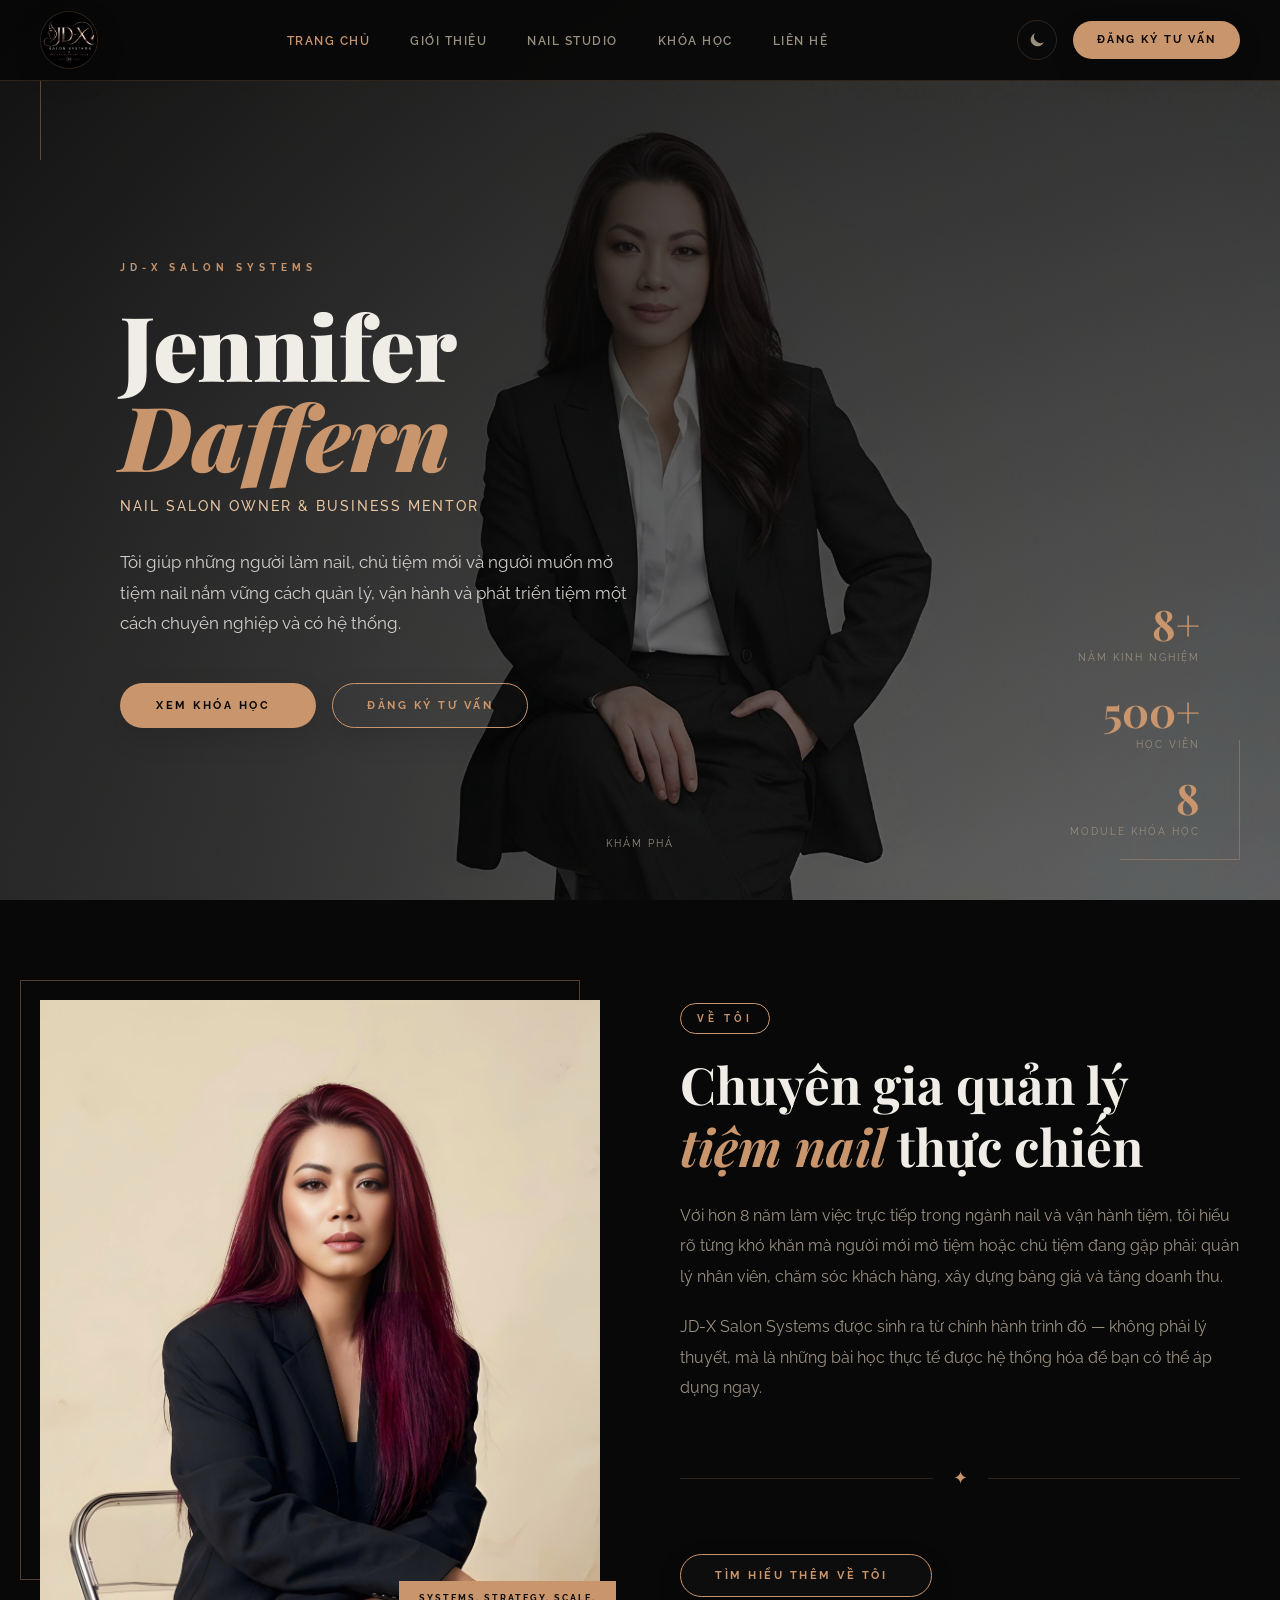
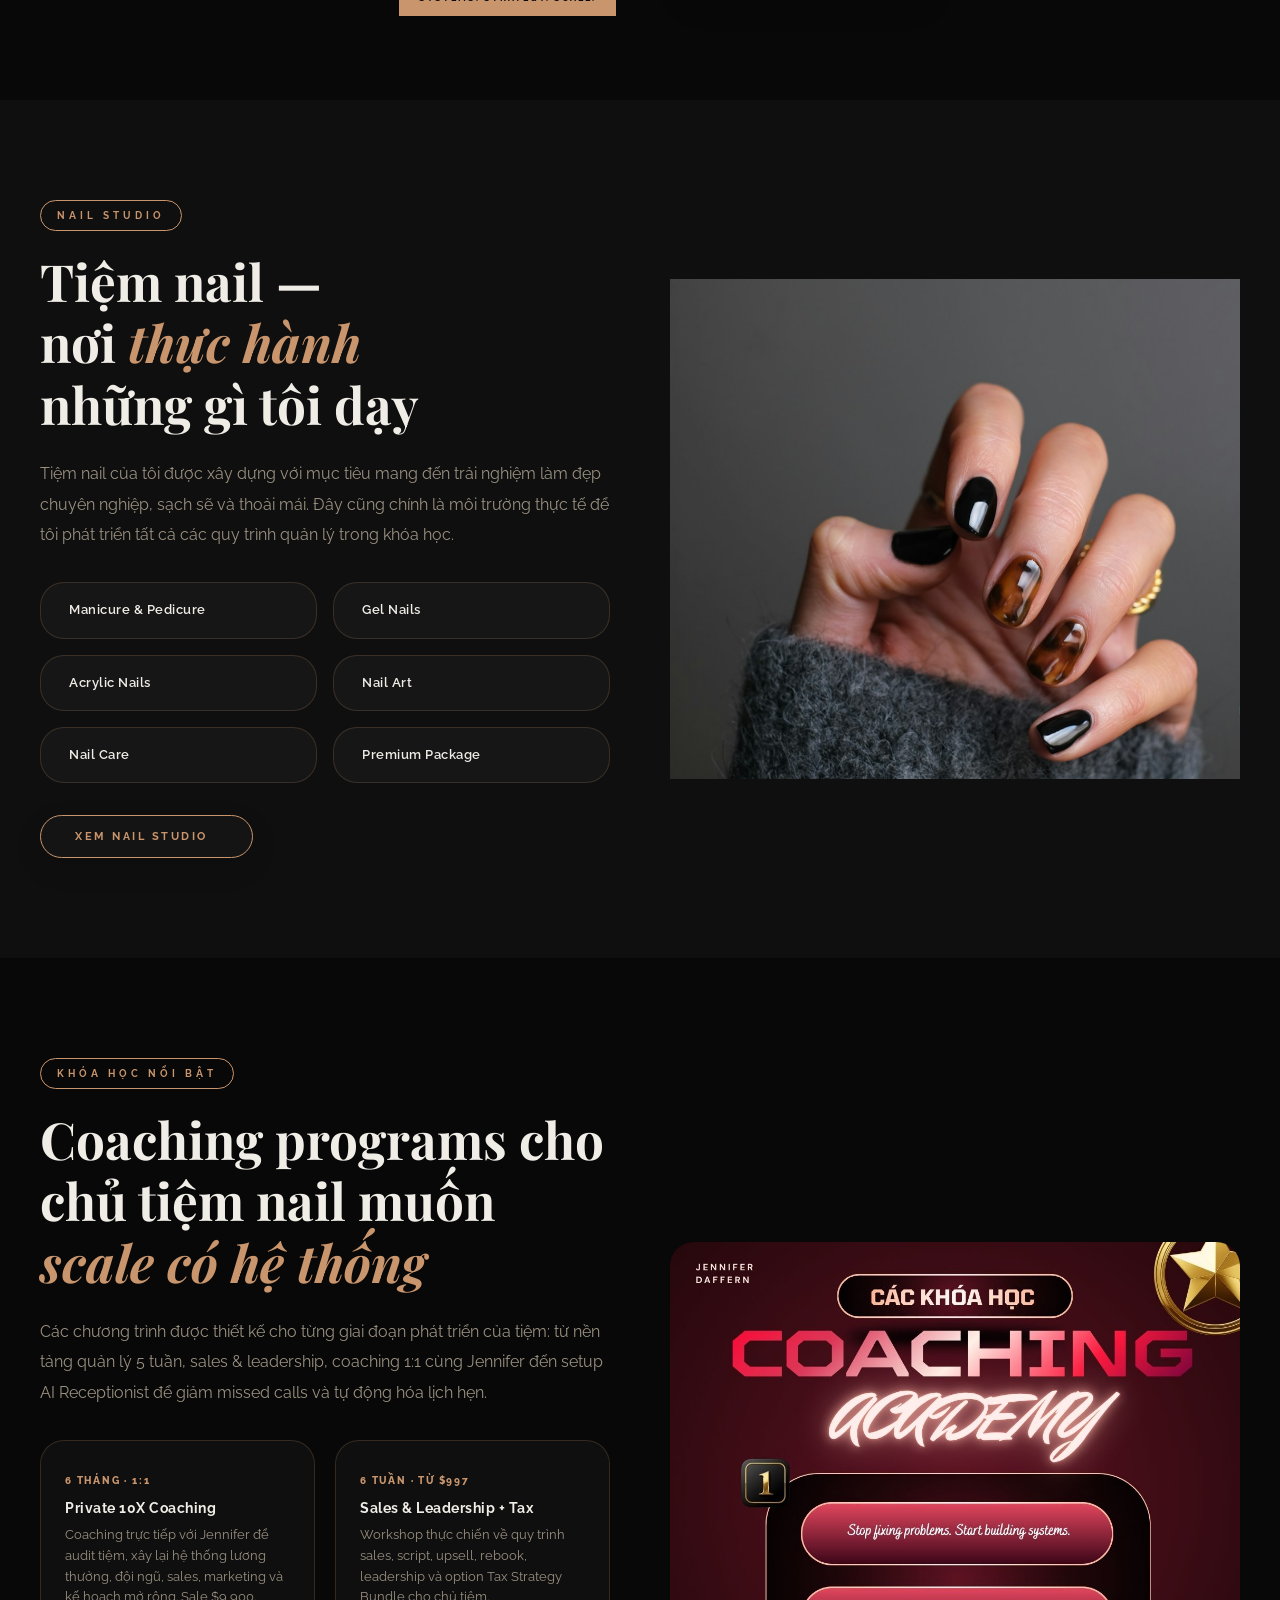
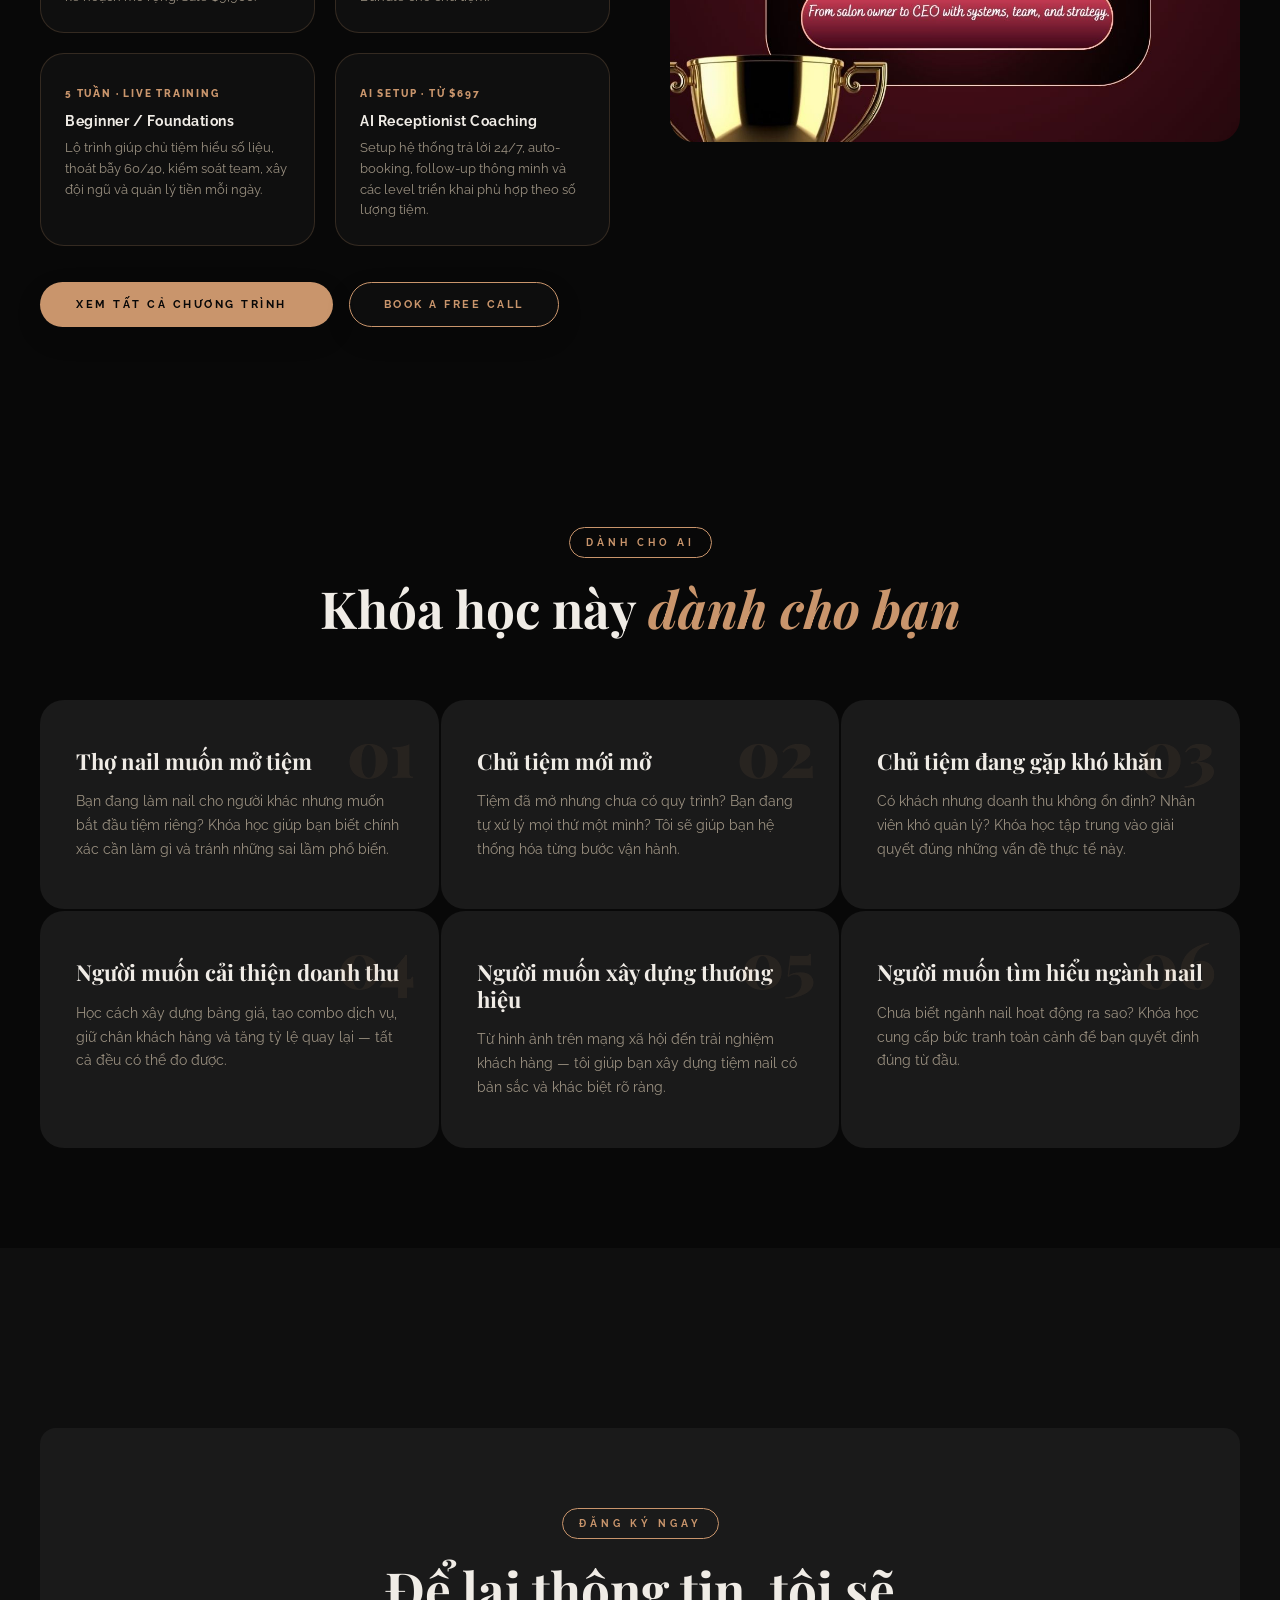
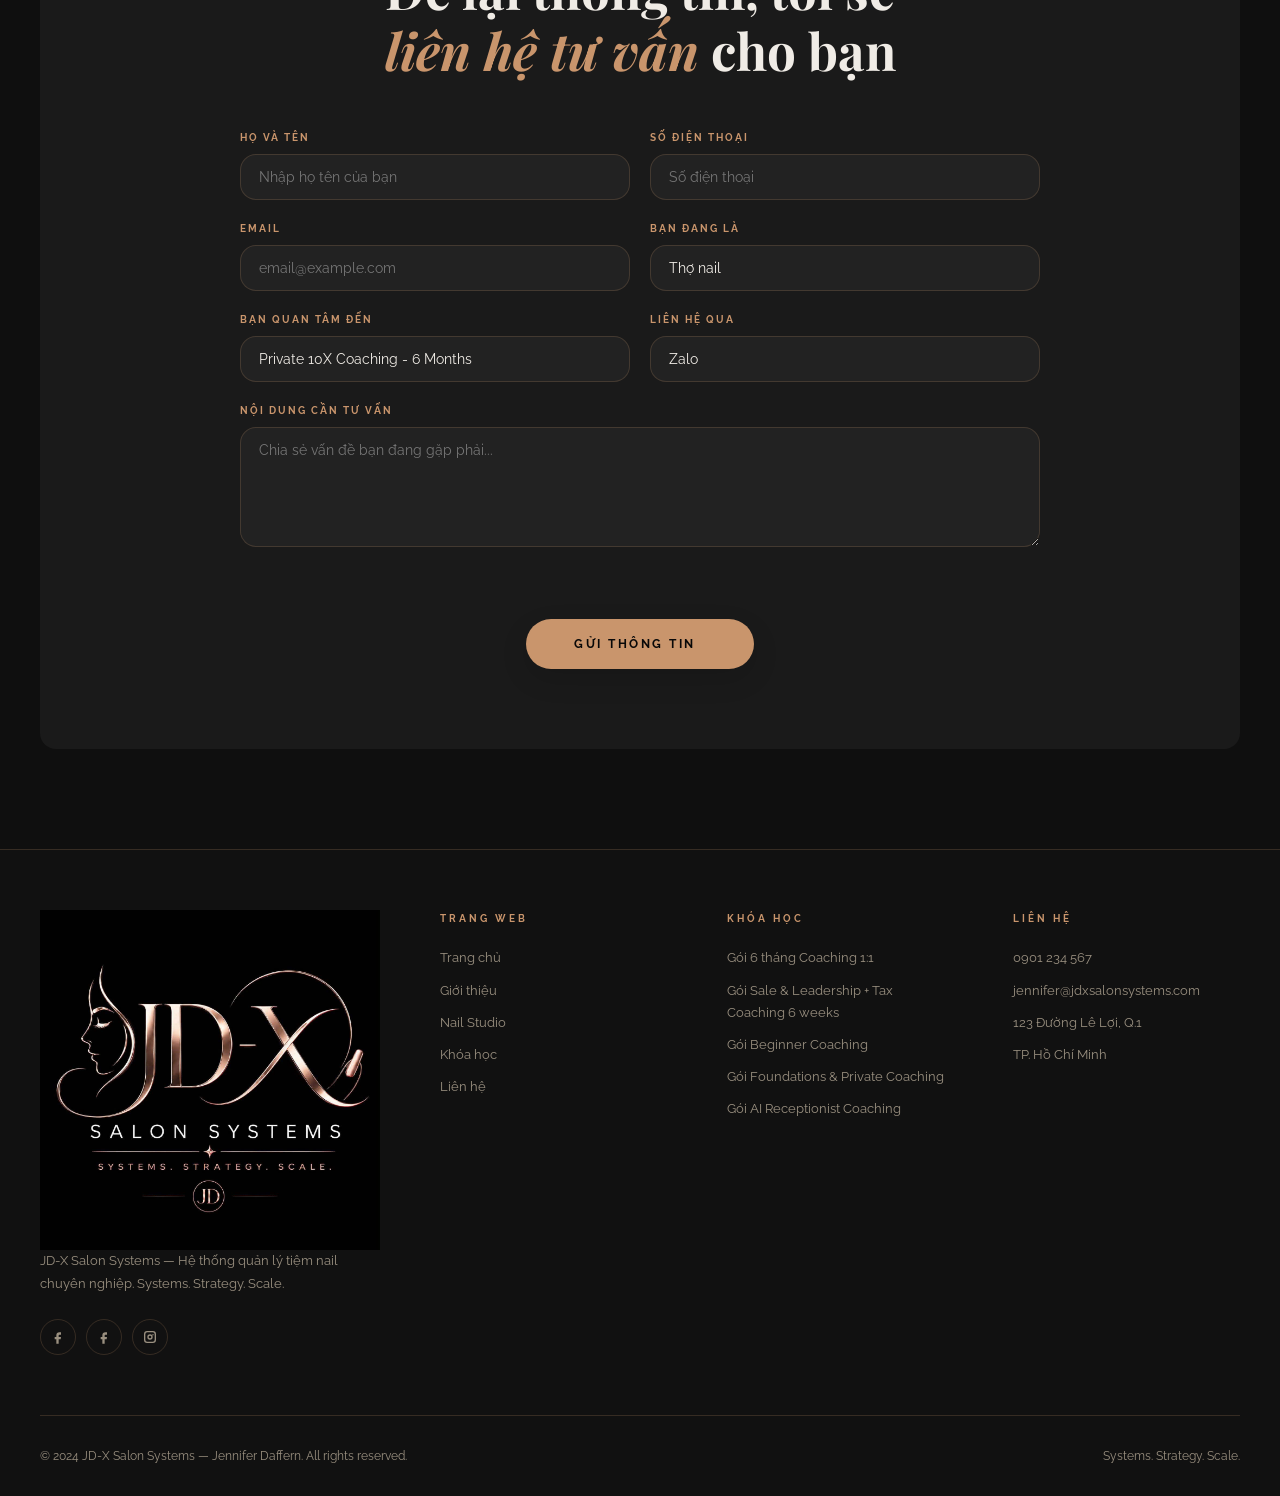
==== index.html @ f6fa57b0 "Demo website" ====
﻿<!DOCTYPE html>
<html lang="vi" data-theme="dark">
<head>
<meta charset="UTF-8">
<meta name="viewport" content="width=device-width, initial-scale=1.0">
<title>JD-X Salon Systems — Jennifer Daffern</title>
<script>
  (function() {
    var theme = null;
    try { theme = localStorage.getItem('theme'); } catch (e) {}
    if (theme === 'light' || theme === 'dark') {
      document.documentElement.setAttribute('data-theme', theme);
    }
  })();
</script>
<link href="https://fonts.googleapis.com/css2?family=Playfair+Display:ital,wght@0,400;0,600;0,700;0,900;1,400&family=Raleway:wght@300;400;500;600;700;800&display=swap" rel="stylesheet">
<link rel="stylesheet" href="css/style.css">
</head>
<body data-page="home">

<!-- NAVIGATION -->
<!-- Header -->
<nav id="navbar">
  <div class="nav-inner">
    <a class="nav-logo" href="index.html">
      <img src="assets/images/embedded-nail-2.jpg" alt="JD-X Salon Systems Logo">
    </a>
    <ul class="nav-links" id="navLinks">
      <li><a href="index.html" class="active" id="nav-home">Trang chủ</a></li>
      <li><a href="about.html" id="nav-about">Giới thiệu</a></li>
      <li><a href="studio.html" id="nav-studio">Nail Studio</a></li>
      <li><a href="courses.html" id="nav-courses">Khóa học</a></li>
      <li><a href="contact.html" id="nav-contact">Liên hệ</a></li>
    </ul>
    <div class="nav-right">
      <button class="theme-toggle" onclick="toggleTheme()" title="Chuyển giao diện" aria-label="Chuyển giao diện">
        <svg class="theme-icon theme-icon-moon" id="themeIcon" viewBox="0 0 24 24" aria-hidden="true">
          <path d="M21 14.6A8.4 8.4 0 0 1 9.4 3 9 9 0 1 0 21 14.6Z"></path>
        </svg>
        <svg class="theme-icon theme-icon-sun" viewBox="0 0 24 24" aria-hidden="true">
          <path d="M12 4.5a1 1 0 0 0 1-1V2a1 1 0 1 0-2 0v1.5a1 1 0 0 0 1 1Zm0 15a1 1 0 0 0-1 1V22a1 1 0 1 0 2 0v-1.5a1 1 0 0 0-1-1Zm7.5-6.5H22a1 1 0 1 0 0-2h-2.5a1 1 0 1 0 0 2ZM2 13h2.5a1 1 0 1 0 0-2H2a1 1 0 1 0 0 2Zm15.7-5.3 1.1-1.1a1 1 0 1 0-1.4-1.4l-1.1 1.1a1 1 0 1 0 1.4 1.4ZM6.3 16.3l-1.1 1.1a1 1 0 1 0 1.4 1.4l1.1-1.1a1 1 0 1 0-1.4-1.4Zm12.5 1.1-1.1-1.1a1 1 0 1 0-1.4 1.4l1.1 1.1a1 1 0 1 0 1.4-1.4ZM7.7 6.3 6.6 5.2a1 1 0 0 0-1.4 1.4l1.1 1.1a1 1 0 1 0 1.4-1.4ZM12 7a5 5 0 1 0 0 10 5 5 0 0 0 0-10Z"></path>
        </svg>
      </button>
      <a class="btn-nav" href="contact.html">Đăng ký tư vấn</a>
      <div class="hamburger" onclick="toggleMenu()" id="hamburger">
        <span></span><span></span><span></span>
      </div>
    </div>
  </div>
</nav>

<main class="page active" id="page-home">
<!-- HERO -->
  <!-- Hero Section -->
  <section class="hero">
    <div class="hero-bg"></div>
    <div class="hero-overlay"></div>
    <div class="hero-content">
      <span class="hero-eyebrow">JD-X Salon Systems</span>
      <h1>Jennifer<br><em>Daffern</em></h1>
      <div class="hero-subtitle">Nail Salon Owner & Business Mentor</div>
      <p class="hero-desc">Tôi giúp những người làm nail, chủ tiệm mới và người muốn mở tiệm nail nắm vững cách quản lý, vận hành và phát triển tiệm một cách chuyên nghiệp và có hệ thống.</p>
      <div class="hero-btns">
        <button class="btn-primary" onclick="showPage('courses')">Xem khóa học <i class="fas fa-arrow-right"></i></button>
        <button class="btn-outline" onclick="showPage('contact')">Đăng ký tư vấn</button>
      </div>
    </div>
    <div class="hero-stats">
      <div class="stat-item">
        <div class="stat-number">8+</div>
        <div class="stat-label">Năm kinh nghiệm</div>
      </div>
      <div class="stat-item">
        <div class="stat-number">500+</div>
        <div class="stat-label">Học viên</div>
      </div>
      <div class="stat-item">
        <div class="stat-number">8</div>
        <div class="stat-label">Module khóa học</div>
      </div>
    </div>
    <div class="hero-scroll">
      <span>Khám phá</span>
      <i class="fas fa-chevron-down"></i>
    </div>
  </section>

  <!-- INTRO -->
  <section class="section">
    <div class="intro-grid">
      <div class="intro-image-wrap">
        <img src="assets/images/embedded-nail-3.jpg" alt="Jennifer Daffern">
      </div>
      <div>
        <span class="section-label">Về tôi</span>
        <h2 class="section-title">Chuyên gia quản lý<br><em>tiệm nail</em> thực chiến</h2>
        <p class="section-text">Với hơn 8 năm làm việc trực tiếp trong ngành nail và vận hành tiệm, tôi hiểu rõ từng khó khăn mà người mới mở tiệm hoặc chủ tiệm đang gặp phải: quản lý nhân viên, chăm sóc khách hàng, xây dựng bảng giá và tăng doanh thu.</p>
        <p class="section-text">JD-X Salon Systems được sinh ra từ chính hành trình đó — không phải lý thuyết, mà là những bài học thực tế được hệ thống hóa để bạn có thể áp dụng ngay.</p>
        <div class="rose-divider"><span>✦</span></div>
        <button class="btn-outline" onclick="showPage('about')">Tìm hiểu thêm về tôi <i class="fas fa-arrow-right"></i></button>
      </div>
    </div>
  </section>

  <!-- SALON INTRO -->
  <div class="section-full">
    <div class="inner">
      <div class="salon-grid">
        <div>
          <span class="section-label">Nail Studio</span>
          <h2 class="section-title">Tiệm nail —<br>nơi <em>thực hành</em><br>những gì tôi dạy</h2>
          <p class="section-text">Tiệm nail của tôi được xây dựng với mục tiêu mang đến trải nghiệm làm đẹp chuyên nghiệp, sạch sẽ và thoải mái. Đây cũng chính là môi trường thực tế để tôi phát triển tất cả các quy trình quản lý trong khóa học.</p>
          <div class="services-list">
            <div class="service-item"><i class="fas fa-spa"></i> Manicure & Pedicure</div>
            <div class="service-item"><i class="fas fa-star"></i> Gel Nails</div>
            <div class="service-item"><i class="fas fa-gem"></i> Acrylic Nails</div>
            <div class="service-item"><i class="fas fa-paint-brush"></i> Nail Art</div>
            <div class="service-item"><i class="fas fa-heart"></i> Nail Care</div>
            <div class="service-item"><i class="fas fa-crown"></i> Premium Package</div>
          </div>
          <div style="margin-top:32px">
            <button class="btn-outline" onclick="showPage('studio')">Xem Nail Studio <i class="fas fa-arrow-right"></i></button>
          </div>
        </div>
        <div>
          <img src="assets/images/nail-studio-1.jpg" alt="Nail Studio" style="width:100%;height:500px;object-fit:cover;">
        </div>
      </div>
    </div>
  </div>

  <!-- COURSE FEATURE -->
  <section class="section">
    <div class="course-feature">
      <div>
        <span class="section-label">Khóa học nổi bật</span>
        <h2 class="section-title">Coaching programs cho chủ tiệm nail muốn <em>scale có hệ thống</em></h2>
        <p class="section-text">Các chương trình được thiết kế cho từng giai đoạn phát triển của tiệm: từ nền tảng quản lý 5 tuần, sales & leadership, coaching 1:1 cùng Jennifer đến setup AI Receptionist để giảm missed calls và tự động hóa lịch hẹn.</p>
        <div class="why-list featured-program-list">
          <div class="why-item">
            <span class="why-kicker">6 tháng · 1:1</span>
            <h4>Private 10X Coaching</h4>
            <p>Coaching trực tiếp với Jennifer để audit tiệm, xây lại hệ thống lương thưởng, đội ngũ, sales, marketing và kế hoạch mở rộng. Sale $9,900.</p>
          </div>
          <div class="why-item">
            <span class="why-kicker">6 tuần · từ $997</span>
            <h4>Sales & Leadership + Tax</h4>
            <p>Workshop thực chiến về quy trình sales, script, upsell, rebook, leadership và option Tax Strategy Bundle cho chủ tiệm.</p>
          </div>
          <div class="why-item">
            <span class="why-kicker">5 tuần · live training</span>
            <h4>Beginner / Foundations</h4>
            <p>Lộ trình giúp chủ tiệm hiểu số liệu, thoát bẫy 60/40, kiểm soát team, xây đội ngũ và quản lý tiền mỗi ngày.</p>
          </div>
          <div class="why-item">
            <span class="why-kicker">AI setup · từ $697</span>
            <h4>AI Receptionist Coaching</h4>
            <p>Setup hệ thống trả lời 24/7, auto-booking, follow-up thông minh và các level triển khai phù hợp theo số lượng tiệm.</p>
          </div>
        </div>
        <div style="margin-top:36px;display:flex;gap:16px;flex-wrap:wrap;">
          <button class="btn-primary" onclick="showPage('courses')">Xem tất cả chương trình <i class="fas fa-arrow-right"></i></button>
          <button class="btn-outline" onclick="showPage('contact')">Book a free call</button>
        </div>
      </div>
      <div class="course-feature-image">
        <img src="assets/images/embedded-nail-4.jpg" alt="AI Receptionist Coaching cho tiệm nail">
      </div>
    </div>
  </section>

  <!-- WHO FOR -->
  <div class="who-section">
    <div style="max-width:1300px;margin:0 auto;padding:0 0;">
      <div class="section-heading-centered">
        <span class="section-label">Dành cho ai</span>
        <h2 class="section-title">Khóa học này <em>dành cho bạn</em></h2>
      </div>
      <div class="who-grid" style="margin-top:60px">
        <div class="who-card" data-num="01">
          <h3>Thợ nail muốn mở tiệm</h3>
          <p>Bạn đang làm nail cho người khác nhưng muốn bắt đầu tiệm riêng? Khóa học giúp bạn biết chính xác cần làm gì và tránh những sai lầm phổ biến.</p>
        </div>
        <div class="who-card" data-num="02">
          <h3>Chủ tiệm mới mở</h3>
          <p>Tiệm đã mở nhưng chưa có quy trình? Bạn đang tự xử lý mọi thứ một mình? Tôi sẽ giúp bạn hệ thống hóa từng bước vận hành.</p>
        </div>
        <div class="who-card" data-num="03">
          <h3>Chủ tiệm đang gặp khó khăn</h3>
          <p>Có khách nhưng doanh thu không ổn định? Nhân viên khó quản lý? Khóa học tập trung vào giải quyết đúng những vấn đề thực tế này.</p>
        </div>
        <div class="who-card" data-num="04">
          <h3>Người muốn cải thiện doanh thu</h3>
          <p>Học cách xây dựng bảng giá, tạo combo dịch vụ, giữ chân khách hàng và tăng tỷ lệ quay lại — tất cả đều có thể đo được.</p>
        </div>
        <div class="who-card" data-num="05">
          <h3>Người muốn xây dựng thương hiệu</h3>
          <p>Từ hình ảnh trên mạng xã hội đến trải nghiệm khách hàng — tôi giúp bạn xây dựng tiệm nail có bản sắc và khác biệt rõ ràng.</p>
        </div>
        <div class="who-card" data-num="06">
          <h3>Người muốn tìm hiểu ngành nail</h3>
          <p>Chưa biết ngành nail hoạt động ra sao? Khóa học cung cấp bức tranh toàn cảnh để bạn quyết định đúng từ đầu.</p>
        </div>
      </div>
    </div>
  </div>

  <!-- HOME FORM -->
  <div class="section-full">
    <div class="inner">
      <div class="home-form">
        <div style="text-align:center;margin-bottom:48px">
          <span class="section-label">Đăng ký ngay</span>
          <h2 class="section-title">Để lại thông tin, tôi sẽ<br><em>liên hệ tư vấn</em> cho bạn</h2>
        </div>
        <form id="leadForm" onsubmit="handleFormSubmit(event)" style="max-width:800px;margin:0 auto" novalidate>
          <div class="form-grid">
            <div class="form-group">
              <label>Họ và tên</label>
              <input type="text" name="fullName" placeholder="Nhập họ tên của bạn" required>
            </div>
            <div class="form-group">
              <label>Số điện thoại</label>
              <input type="tel" name="phone" placeholder="Số điện thoại" required>
            </div>
            <div class="form-group">
              <label>Email</label>
              <input type="email" name="email" placeholder="email@example.com">
            </div>
            <div class="form-group">
              <label>Bạn đang là</label>
              <select>
                <option>Thợ nail</option>
                <option>Chủ tiệm nail</option>
                <option>Chuẩn bị mở tiệm</option>
                <option>Muốn tìm hiểu ngành nail</option>
              </select>
            </div>
            <div class="form-group">
              <label>Bạn quan tâm đến</label>
              <select name="courseInterested">
                <option>Private 10X Coaching - 6 Months</option>
                <option>Sales & Leadership Workshop - $997</option>
                <option>Sales & Leadership + Tax Bundle - $1,497</option>
                <option>Beginner Coaching - 5 Weeks</option>
                <option>Foundations + Private Coaching - $997</option>
                <option>Elite Private Coaching - $1,497</option>
                <option>AI Receptionist Level 1 - Collaboration - $697</option>
                <option>AI Receptionist Level 2 - Acceleration - $1,497</option>
                <option>AI Receptionist Level 3 - Done-For-You - $2,997</option>
                <option>AI Receptionist Combo 2 Salons - $4,997</option>
                <option>AI Receptionist Combo 3 Salons - $6,997</option>
                <option>AI Receptionist Monthly Management</option>
                <option>Not sure yet</option>
              </select>
            </div>
            <div class="form-group">
              <label>Liên hệ qua</label>
              <select>
                <option>Zalo</option>
                <option>WhatsApp</option>
                <option>Messenger</option>
                <option>Email</option>
                <option>Phone</option>
              </select>
            </div>
            <div class="form-group full">
              <label>Nội dung cần tư vấn</label>
              <textarea name="message" maxlength="1000" placeholder="Chia sẻ vấn đề bạn đang gặp phải..."></textarea>
            </div>
            <div class="form-group honeypot-field" aria-hidden="true">
              <label>Website</label>
              <input type="text" name="website" autocomplete="off" tabindex="-1">
            </div>
          </div>
          <div class="form-status" aria-live="polite"></div>
          <div style="text-align:center;margin-top:32px">
            <button type="submit" class="btn-primary" style="font-size:12px;padding:18px 48px">
              Gửi thông tin <i class="fas fa-paper-plane"></i>
            </button>
          </div>
        </form>
      </div>
    </div>
  </div>
</main>

<!-- FOOTER -->
<!-- Footer -->
<footer>
  <div class="footer-inner">
    <div>
      <img src="assets/images/embedded-nail-2.jpg" alt="JD-X Salon Systems">
      <p class="footer-tagline">JD-X Salon Systems — Hệ thống quản lý tiệm nail chuyên nghiệp. Systems. Strategy. Scale.</p>
      <div class="footer-socials" aria-label="Liên kết mạng xã hội">
        <a class="footer-social" href="https://www.facebook.com/jeni.monkelien?mibextid=wwXIfr&mibextid=wwXIfr" target="_blank" rel="noopener noreferrer" aria-label="Facebook cá nhân">
          <svg viewBox="0 0 24 24" aria-hidden="true">
            <path d="M14 8.5h2.5V5H14c-2.8 0-4.5 1.7-4.5 4.4V12H7v3.5h2.5V22H13v-6.5h3l.5-3.5H13V9.8c0-.9.4-1.3 1-1.3Z"/>
          </svg>
        </a>
        <a class="footer-social" href="https://www.facebook.com/JDB10XNails" target="_blank" rel="noopener noreferrer" aria-label="Fanpage Facebook">
          <svg viewBox="0 0 24 24" aria-hidden="true">
            <path d="M14 8.5h2.5V5H14c-2.8 0-4.5 1.7-4.5 4.4V12H7v3.5h2.5V22H13v-6.5h3l.5-3.5H13V9.8c0-.9.4-1.3 1-1.3Z"/>
          </svg>
        </a>
        <a class="footer-social" href="https://www.instagram.com/jenniferdaffern?igsh=N3BhOGVqcm5zemxr" target="_blank" rel="noopener noreferrer" aria-label="Instagram">
          <svg viewBox="0 0 24 24" aria-hidden="true">
            <path fill-rule="evenodd" d="M7.8 3h8.4A4.8 4.8 0 0 1 21 7.8v8.4a4.8 4.8 0 0 1-4.8 4.8H7.8A4.8 4.8 0 0 1 3 16.2V7.8A4.8 4.8 0 0 1 7.8 3Zm0 2A2.8 2.8 0 0 0 5 7.8v8.4A2.8 2.8 0 0 0 7.8 19h8.4a2.8 2.8 0 0 0 2.8-2.8V7.8A2.8 2.8 0 0 0 16.2 5H7.8Zm8.7 2.6a1 1 0 1 1 0 2 1 1 0 0 1 0-2ZM12 8a4 4 0 1 1 0 8 4 4 0 0 1 0-8Zm0 2a2 2 0 1 0 0 4 2 2 0 0 0 0-4Z" clip-rule="evenodd"/>
          </svg>
        </a>
      </div>
    </div>
    <div class="footer-col">
      <h5>Trang web</h5>
      <ul>
        <li><a href="index.html">Trang chủ</a></li>
        <li><a href="about.html">Giới thiệu</a></li>
        <li><a href="studio.html">Nail Studio</a></li>
        <li><a href="courses.html">Khóa học</a></li>
        <li><a href="contact.html">Liên hệ</a></li>
      </ul>
    </div>
    <div class="footer-col">
      <h5>Khóa học</h5>
      <ul>
        <li>Gói 6 tháng Coaching 1:1 </li>
        <li>Gói Sale & Leadership + Tax Coaching 6 weeks</li>
        <li>Gói Beginner Coaching</li>
        <li>Gói Foundations & Private Coaching</li>
        <li>Gói AI Receptionist Coaching</li>
      </ul>
    </div>
    <div class="footer-col">
      <h5>Liên hệ</h5>
      <ul>
        <li>0901 234 567</li>
        <li>jennifer@jdxsalonsystems.com</li>
        <li>123 Đường Lê Lợi, Q.1</li>
        <li>TP. Hồ Chí Minh</li>
      </ul>
    </div>
  </div>
  <div class="footer-bottom">
    <span>© 2024 JD-X Salon Systems — Jennifer Daffern. All rights reserved.</span>
    <span>Systems. Strategy. Scale.</span>
  </div>
</footer>

<!-- SUCCESS MODAL -->
<!-- Success Modal -->
<div id="successModal" style="display:none;position:fixed;inset:0;background:rgba(0,0,0,0.8);z-index:9999;display:none;align-items:center;justify-content:center">
  <div style="background:var(--bg3);padding:60px;max-width:500px;width:90%;text-align:center;position:relative">
    <button onclick="document.getElementById('successModal').style.display='none'" style="position:absolute;top:20px;right:20px;background:none;border:none;color:var(--text-muted);font-size:20px;cursor:pointer">✕</button>
    <div style="color:var(--rose-gold);font-size:48px;margin-bottom:24px">✓</div>
    <h3 style="font-family:var(--font-heading);font-size:28px;margin-bottom:16px">Cảm ơn bạn!</h3>
    <p style="color:var(--text-muted);line-height:1.7;margin-bottom:32px">Tôi đã nhận được thông tin của bạn và sẽ liên hệ lại trong vòng 24 giờ để tư vấn chi tiết.</p>
    <div style="display:flex;gap:12px;justify-content:center;flex-wrap:wrap">
      <button class="btn-primary" onclick="showPage('courses');document.getElementById('successModal').style.display='none'">Xem khóa học</button>
      <button class="btn-outline" onclick="document.getElementById('successModal').style.display='none'">Đóng</button>
    </div>
  </div>
</div>

<script src="js/main.js"></script>
</body>
</html>
---- css/style.css ----
﻿/* =========================================
   CSS VARIABLES & THEME
========================================= */
:root {
  --rose-gold: #c9956c;
  --rose-gold-light: #e8c4a0;
  --rose-gold-dark: #a0704a;
  --gold: #d4af7a;
  --font-heading: 'Playfair Display', serif;
  --font-body: 'Raleway', sans-serif;
  --transition: all 0.4s cubic-bezier(0.25, 0.8, 0.25, 1);
  --radius-sm: 10px;
  --radius-md: 16px;
  --radius-lg: 24px;
  --radius-pill: 999px;
}

[data-theme="dark"] {
  --bg: #080808;
  --bg2: #111111;
  --bg3: #1a1a1a;
  --bg4: #222222;
  --text: #f0ece6;
  --text-muted: #9a9080;
  --border: rgba(201,149,108,0.2);
  --card-bg: rgba(255,255,255,0.03);
  --nav-bg: rgba(8,8,8,0.95);
  --hero-overlay: linear-gradient(135deg, rgba(8,8,8,0.92) 0%, rgba(8,8,8,0.6) 60%, rgba(8,8,8,0.3) 100%);
  --section-alt: #0f0f0f;
}

[data-theme="light"] {
  --bg: #faf7f4;
  --bg2: #f0ebe4;
  --bg3: #e8e0d6;
  --bg4: #ddd4c7;
  --text: #1a1410;
  --text-muted: #7a6b5a;
  --border: rgba(160,112,74,0.25);
  --card-bg: rgba(0,0,0,0.03);
  --nav-bg: rgba(250,247,244,0.95);
  --hero-overlay: linear-gradient(135deg, rgba(250,247,244,0.92) 0%, rgba(250,247,244,0.6) 60%, rgba(250,247,244,0.1) 100%);
  --section-alt: #f5f0ea;
}

/* =========================================
   RESET & BASE
========================================= */
*, *::before, *::after { margin: 0; padding: 0; box-sizing: border-box; }

html { scroll-behavior: smooth; }

body {
  font-family: var(--font-body);
  background: var(--bg);
  color: var(--text);
  line-height: 1.7;
  transition: background 0.4s, color 0.4s;
  overflow-x: hidden;
}

h1,h2,h3,h4 { font-family: var(--font-heading); line-height: 1.2; }

a { text-decoration: none; color: inherit; }

img { max-width: 100%; height: auto; display: block; }

/* =========================================
   SCROLLBAR
========================================= */
::-webkit-scrollbar { width: 4px; }
::-webkit-scrollbar-track { background: var(--bg); }
::-webkit-scrollbar-thumb { background: var(--rose-gold); border-radius: 2px; }

/* =========================================
   ORNAMENTAL ELEMENTS
========================================= */
.ornament {
  display: inline-flex;
  align-items: center;
  gap: 12px;
  font-family: var(--font-body);
  font-size: 11px;
  font-weight: 700;
  letter-spacing: 3px;
  text-transform: uppercase;
  color: var(--rose-gold);
}
.ornament::before, .ornament::after {
  content: '';
  display: block;
  width: 40px;
  height: 1px;
  background: var(--rose-gold);
}

.section-label {
  display: inline-block;
  font-size: 10px;
  font-weight: 700;
  letter-spacing: 4px;
  text-transform: uppercase;
  color: var(--rose-gold);
  padding: 6px 16px;
  border: 1px solid var(--rose-gold);
  margin-bottom: 20px;
}

/* =========================================
   NAVIGATION
========================================= */
nav {
  position: fixed;
  top: 0;
  left: 0;
  right: 0;
  z-index: 1000;
  background: var(--nav-bg);
  backdrop-filter: blur(20px);
  border-bottom: 1px solid var(--border);
  transition: var(--transition);
}

.nav-inner {
  max-width: 1300px;
  margin: 0 auto;
  padding: 0 40px;
  height: 80px;
  display: flex;
  align-items: center;
  justify-content: space-between;
}

.nav-logo {
  width: 58px;
  height: 58px;
  border-radius: 50%;
  border: 1px solid var(--border);
  display: inline-flex;
  align-items: center;
  justify-content: center;
  overflow: hidden;
  background: #050505;
  box-shadow: 0 10px 28px rgba(0,0,0,0.18);
}

.nav-logo img {
  width: 100%;
  height: 100%;
  object-fit: cover;
}

.nav-links {
  display: flex;
  align-items: center;
  gap: 8px;
  list-style: none;
}

.nav-links a {
  font-size: 12px;
  font-weight: 600;
  letter-spacing: 1.5px;
  text-transform: uppercase;
  color: var(--text-muted);
  padding: 8px 16px;
  border-radius: 2px;
  transition: var(--transition);
  cursor: pointer;
}

.nav-links a:hover, .nav-links a.active {
  color: var(--rose-gold);
}

.nav-right {
  display: flex;
  align-items: center;
  gap: 16px;
}

.btn-nav {
  font-size: 11px;
  font-weight: 700;
  letter-spacing: 2px;
  text-transform: uppercase;
  color: var(--bg);
  background: var(--rose-gold);
  padding: 10px 24px;
  border: none;
  cursor: pointer;
  transition: var(--transition);
}
.btn-nav:hover { background: var(--rose-gold-light); }

.theme-toggle {
  width: 40px;
  height: 40px;
  border: 1px solid var(--border);
  background: transparent;
  color: var(--text-muted);
  cursor: pointer;
  display: flex;
  align-items: center;
  justify-content: center;
  font-size: 16px;
  transition: var(--transition);
  border-radius: 2px;
}
.theme-toggle:hover { color: var(--rose-gold); border-color: var(--rose-gold); }

.theme-icon {
  width: 18px;
  height: 18px;
  fill: currentColor;
  display: block;
}

.theme-icon-sun { display: none; }

[data-theme="light"] .theme-icon-moon { display: none; }
[data-theme="light"] .theme-icon-sun { display: block; }

.hamburger {
  display: none;
  flex-direction: column;
  gap: 5px;
  cursor: pointer;
  padding: 5px;
}
.hamburger span {
  display: block;
  width: 24px;
  height: 2px;
  background: var(--text);
  transition: var(--transition);
}

/* =========================================
   PAGES
========================================= */
.page { display: none; }
.page.active { display: block; }

/* =========================================
   BUTTONS
========================================= */
.btn-primary {
  display: inline-flex;
  align-items: center;
  gap: 10px;
  font-family: var(--font-body);
  font-size: 11px;
  font-weight: 700;
  letter-spacing: 2.5px;
  text-transform: uppercase;
  color: var(--bg);
  background: var(--rose-gold);
  padding: 16px 36px;
  border: none;
  cursor: pointer;
  transition: var(--transition);
  text-decoration: none;
}
.btn-primary:hover {
  background: var(--rose-gold-light);
  transform: translateY(-2px);
  box-shadow: 0 8px 30px rgba(201,149,108,0.3);
}

.btn-primary:disabled {
  opacity: 0.65;
  cursor: not-allowed;
  transform: none;
}

.btn-outline {
  display: inline-flex;
  align-items: center;
  gap: 10px;
  font-family: var(--font-body);
  font-size: 11px;
  font-weight: 700;
  letter-spacing: 2.5px;
  text-transform: uppercase;
  color: var(--rose-gold);
  background: transparent;
  padding: 14px 34px;
  border: 1px solid var(--rose-gold);
  cursor: pointer;
  transition: var(--transition);
  text-decoration: none;
}
.btn-outline:hover {
  background: var(--rose-gold);
  color: var(--bg);
  transform: translateY(-2px);
}

/* =========================================
   HOME PAGE
========================================= */

/* HERO */
.hero {
  position: relative;
  min-height: 100vh;
  display: flex;
  align-items: center;
  overflow: hidden;
  padding-top: 80px;
}

.hero-bg {
  position: absolute;
  inset: 0;
  background-image: url(../assets/images/embedded-nail-1.jpg);
  background-size: cover;
  background-position: center top;
  background-attachment: fixed;
  transform: scale(1.05);
  transition: transform 8s ease;
}
.hero:hover .hero-bg { transform: scale(1); }

.hero-overlay {
  position: absolute;
  inset: 0;
  background: var(--hero-overlay);
}

/* Decorative corner elements */
.hero-overlay::before {
  content: '';
  position: absolute;
  top: 40px; left: 40px;
  width: 120px; height: 120px;
  border-top: 1px solid rgba(201,149,108,0.4);
  border-left: 1px solid rgba(201,149,108,0.4);
}
.hero-overlay::after {
  content: '';
  position: absolute;
  bottom: 40px; right: 40px;
  width: 120px; height: 120px;
  border-bottom: 1px solid rgba(201,149,108,0.4);
  border-right: 1px solid rgba(201,149,108,0.4);
}

.hero-content {
  position: relative;
  z-index: 2;
  max-width: 1300px;
  margin: 0 auto;
  padding: 80px 40px;
  max-width: 700px;
  margin-left: 80px;
}

.hero-eyebrow {
  display: inline-block;
  font-size: 10px;
  font-weight: 700;
  letter-spacing: 5px;
  text-transform: uppercase;
  color: var(--rose-gold);
  margin-bottom: 24px;
}

.hero h1 {
  font-size: clamp(48px, 7vw, 90px);
  font-weight: 900;
  line-height: 1.0;
  margin-bottom: 16px;
  color: var(--text);
}

.hero h1 em {
  font-style: italic;
  color: var(--rose-gold);
}

.hero-subtitle {
  font-size: 14px;
  font-weight: 500;
  letter-spacing: 2px;
  text-transform: uppercase;
  color: var(--rose-gold-light);
  margin-bottom: 28px;
}

.hero-desc {
  font-size: 17px;
  font-weight: 400;
  color: var(--text);
  opacity: 0.85;
  max-width: 520px;
  margin-bottom: 44px;
  line-height: 1.8;
}

.hero-btns {
  display: flex;
  gap: 16px;
  flex-wrap: wrap;
}

.hero-stats {
  position: absolute;
  bottom: 60px;
  right: 80px;
  z-index: 2;
  display: flex;
  flex-direction: column;
  gap: 24px;
}

.stat-item {
  text-align: right;
}
.stat-number {
  font-family: var(--font-heading);
  font-size: 42px;
  font-weight: 700;
  color: var(--rose-gold);
  line-height: 1;
}
.stat-label {
  font-size: 10px;
  letter-spacing: 2px;
  text-transform: uppercase;
  color: var(--text-muted);
  margin-top: 4px;
}

.hero-scroll {
  position: absolute;
  bottom: 40px;
  left: 50%;
  transform: translateX(-50%);
  z-index: 2;
  display: flex;
  flex-direction: column;
  align-items: center;
  gap: 8px;
  color: var(--text-muted);
  font-size: 10px;
  letter-spacing: 2px;
  text-transform: uppercase;
  animation: bounce 2s infinite;
}
.hero-scroll i { font-size: 18px; color: var(--rose-gold); }

@keyframes bounce {
  0%, 100% { transform: translateX(-50%) translateY(0); }
  50% { transform: translateX(-50%) translateY(8px); }
}

/* INTRO SECTION */
.section {
  padding: 100px 40px;
  max-width: 1300px;
  margin: 0 auto;
}

.section-full {
  padding: 100px 40px;
  background: var(--section-alt);
}
.section-full .inner {
  max-width: 1300px;
  margin: 0 auto;
}

.intro-grid {
  display: grid;
  grid-template-columns: 1fr 1fr;
  gap: 80px;
  align-items: center;
}

.intro-image-wrap {
  position: relative;
}

.intro-image-wrap img {
  width: 100%;
  height: 600px;
  object-fit: cover;
  object-position: top;
}

.intro-image-wrap::before {
  content: '';
  position: absolute;
  top: -20px;
  left: -20px;
  right: 20px;
  bottom: 20px;
  border: 1px solid var(--rose-gold);
  opacity: 0.4;
  z-index: -1;
}

.intro-image-wrap::after {
  content: 'SYSTEMS. STRATEGY. SCALE.';
  position: absolute;
  bottom: -16px;
  right: -16px;
  background: var(--rose-gold);
  color: var(--bg);
  font-size: 9px;
  font-weight: 700;
  letter-spacing: 2px;
  padding: 10px 20px;
}

.section-title {
  font-size: clamp(32px, 4vw, 52px);
  font-weight: 700;
  margin-bottom: 24px;
  color: var(--text);
}

.section-title em {
  font-style: italic;
  color: var(--rose-gold);
}

.section-text {
  font-size: 16px;
  color: var(--text-muted);
  line-height: 1.9;
  margin-bottom: 20px;
}

/* SALON SECTION */
.salon-grid {
  display: grid;
  grid-template-columns: 1fr 1fr;
  gap: 60px;
  align-items: center;
}

.services-list {
  display: grid;
  grid-template-columns: 1fr 1fr;
  gap: 16px;
  margin-top: 32px;
}

.service-item {
  display: flex;
  align-items: center;
  gap: 12px;
  padding: 16px;
  border: 1px solid var(--border);
  background: var(--card-bg);
  font-size: 13px;
  font-weight: 600;
  letter-spacing: 0.5px;
  transition: var(--transition);
}
.service-item:hover {
  border-color: var(--rose-gold);
  color: var(--rose-gold);
}
.service-item i { color: var(--rose-gold); font-size: 16px; }

/* COURSE FEATURE */
.course-feature {
  display: grid;
  grid-template-columns: 1fr 1fr;
  gap: 60px;
  align-items: center;
}

.course-feature-image img {
  width: 100%;
  height: 500px;
  object-fit: cover;
}

.why-list {
  display: grid;
  grid-template-columns: 1fr 1fr;
  gap: 20px;
  margin-top: 32px;
}

.why-item {
  padding: 24px;
  border: 1px solid var(--border);
  background: var(--card-bg);
  transition: var(--transition);
}
.why-item:hover {
  border-color: var(--rose-gold);
  transform: translateY(-4px);
}
.why-item i {
  color: var(--rose-gold);
  font-size: 24px;
  margin-bottom: 12px;
  display: block;
}
.why-item h4 {
  font-size: 14px;
  font-weight: 700;
  letter-spacing: 0.5px;
  margin-bottom: 8px;
  font-family: var(--font-body);
}
.why-kicker {
  display: inline-block;
  margin-bottom: 12px;
  color: var(--rose-gold);
  font-size: 10px;
  font-weight: 800;
  letter-spacing: 1.8px;
  line-height: 1.4;
  text-transform: uppercase;
}
.why-item p {
  font-size: 13px;
  color: var(--text-muted);
  line-height: 1.6;
}

/* WHO FOR SECTION */
.who-section {
  background: var(--bg);
  padding: 100px 40px;
}

.who-grid {
  display: grid;
  grid-template-columns: repeat(3, 1fr);
  gap: 2px;
  margin-top: 60px;
}

.who-card {
  background: var(--bg3);
  padding: 48px 36px;
  position: relative;
  overflow: hidden;
  transition: var(--transition);
}
.who-card::before {
  content: attr(data-num);
  position: absolute;
  top: 20px;
  right: 24px;
  font-family: var(--font-heading);
  font-size: 64px;
  font-weight: 900;
  color: var(--rose-gold);
  opacity: 0.08;
  line-height: 1;
}
.who-card:hover {
  background: var(--bg4);
  transform: translateY(-4px);
}
.who-card:hover::after {
  content: '';
  position: absolute;
  bottom: 0;
  left: 0;
  right: 0;
  height: 3px;
  background: var(--rose-gold);
}

.who-card h3 {
  font-family: var(--font-heading);
  font-size: 22px;
  margin-bottom: 16px;
  color: var(--text);
}
.who-card p {
  font-size: 14px;
  color: var(--text-muted);
  line-height: 1.7;
}

/* HOME FORM */
.home-form {
  background: var(--bg3);
  padding: 80px 60px;
  margin-top: 80px;
}

.form-grid {
  display: grid;
  grid-template-columns: 1fr 1fr;
  gap: 20px;
}

.form-group {
  display: flex;
  flex-direction: column;
  gap: 8px;
}

.form-group.full { grid-column: 1 / -1; }

.form-group label {
  font-size: 10px;
  font-weight: 700;
  letter-spacing: 2px;
  text-transform: uppercase;
  color: var(--rose-gold);
}

.form-group input,
.form-group select,
.form-group textarea {
  background: var(--bg4);
  border: 1px solid var(--border);
  color: var(--text);
  padding: 14px 18px;
  font-family: var(--font-body);
  font-size: 14px;
  outline: none;
  transition: var(--transition);
  border-radius: 0;
  -webkit-appearance: none;
}
.form-group input:focus,
.form-group select:focus,
.form-group textarea:focus {
  border-color: var(--rose-gold);
}
.form-group select option { background: var(--bg3); }
.form-group textarea { resize: vertical; min-height: 120px; }

.honeypot-field {
  position: absolute;
  left: -9999px;
  width: 1px;
  height: 1px;
  overflow: hidden;
}

.form-status {
  margin-top: 18px;
  min-height: 22px;
  color: var(--text-muted);
  font-size: 13px;
  line-height: 1.6;
  text-align: center;
}

.form-status.success { color: var(--rose-gold-light); }
.form-status.error { color: #ff8d8d; }

/* =========================================
   ABOUT PAGE
========================================= */
.page-hero {
  position: relative;
  height: 60vh;
  min-height: 400px;
  display: flex;
  align-items: flex-end;
  overflow: hidden;
  padding-top: 80px;
}

.page-hero-bg {
  position: absolute;
  inset: 0;
  background-size: cover;
  background-position: center top;
}

.page-hero-overlay {
  position: absolute;
  inset: 0;
  background: linear-gradient(to top, var(--bg) 20%, transparent 80%);
}

.page-hero-content {
  position: relative;
  z-index: 2;
  padding: 60px 80px;
}

.about-story {
  display: grid;
  grid-template-columns: 1.2fr 1fr;
  gap: 80px;
  align-items: start;
}

.about-image-stack {
  position: relative;
}

.about-image-stack .img-main {
  width: 100%;
  height: 550px;
  object-fit: cover;
  object-position: top;
}

.about-image-stack .img-secondary {
  position: absolute;
  bottom: -40px;
  right: -40px;
  width: 200px;
  height: 200px;
  object-fit: cover;
  object-position: top;
  border: 4px solid var(--bg);
}

.values-grid {
  display: grid;
  grid-template-columns: repeat(3, 1fr);
  gap: 2px;
  margin-top: 60px;
}

.value-card {
  background: var(--bg3);
  padding: 40px 30px;
  text-align: center;
  transition: var(--transition);
}
.value-card:hover { background: var(--bg4); }
.value-card i {
  font-size: 28px;
  color: var(--rose-gold);
  margin-bottom: 16px;
  display: block;
}
.value-card h4 {
  font-size: 16px;
  font-weight: 700;
  margin-bottom: 8px;
  font-family: var(--font-heading);
}
.value-card p {
  font-size: 13px;
  color: var(--text-muted);
  line-height: 1.6;
}

.timeline {
  position: relative;
  margin-top: 60px;
}
.timeline::before {
  content: '';
  position: absolute;
  left: 20px;
  top: 0;
  bottom: 0;
  width: 1px;
  background: var(--rose-gold);
  opacity: 0.3;
}
.timeline-item {
  display: flex;
  gap: 40px;
  padding-left: 60px;
  position: relative;
  margin-bottom: 40px;
}
.timeline-item::before {
  content: '';
  position: absolute;
  left: 14px;
  top: 6px;
  width: 13px;
  height: 13px;
  border-radius: 50%;
  background: var(--rose-gold);
  border: 3px solid var(--bg);
}
.timeline-year {
  font-size: 12px;
  font-weight: 700;
  letter-spacing: 2px;
  color: var(--rose-gold);
  min-width: 60px;
  margin-top: 2px;
}
.timeline-text h4 {
  font-family: var(--font-body);
  font-size: 16px;
  font-weight: 700;
  margin-bottom: 6px;
}
.timeline-text p {
  font-size: 14px;
  color: var(--text-muted);
  line-height: 1.6;
}

/* =========================================
   NAIL STUDIO PAGE
========================================= */
.studio-hero-bg {
  background-image: url('https://images.unsplash.com/photo-1604654894610-df63bc536371?w=1600&q=80');
}

.studio-gallery {
  display: grid;
  grid-template-columns: repeat(4, 1fr);
  gap: 4px;
}

.gallery-item {
  position: relative;
  overflow: hidden;
  aspect-ratio: 3/4;
}
.gallery-item img {
  width: 100%;
  height: 100%;
  object-fit: cover;
  transition: transform 0.6s ease;
}
.gallery-item:hover img { transform: scale(1.08); }

.gallery-item.tall { grid-row: span 2; }

.gallery-overlay {
  position: absolute;
  inset: 0;
  background: linear-gradient(to top, rgba(0,0,0,0.7) 0%, transparent 60%);
  opacity: 0;
  transition: var(--transition);
  display: flex;
  align-items: flex-end;
  padding: 20px;
}
.gallery-item:hover .gallery-overlay { opacity: 1; }
.gallery-overlay span {
  font-size: 12px;
  font-weight: 600;
  letter-spacing: 1px;
  color: white;
  text-transform: uppercase;
}

/* =========================================
   COURSES PAGE
========================================= */
.courses-hero-bg {
  background-image: url('https://images.unsplash.com/photo-1522335789203-aabd1fc54bc9?w=1600&q=80');
}

.modules-grid {
  display: grid;
  grid-template-columns: repeat(4, 1fr);
  gap: 2px;
  margin-top: 60px;
}

.module-card {
  background: var(--bg3);
  padding: 36px 28px;
  position: relative;
  overflow: hidden;
  transition: var(--transition);
  cursor: default;
}
.module-card::before {
  content: attr(data-num);
  position: absolute;
  top: -10px;
  right: 10px;
  font-family: var(--font-heading);
  font-size: 80px;
  font-weight: 900;
  color: var(--rose-gold);
  opacity: 0.06;
  line-height: 1;
}
.module-card:hover {
  background: var(--bg4);
  transform: translateY(-4px);
}
.module-card:hover .module-bar { width: 100%; }

.module-bar {
  position: absolute;
  bottom: 0;
  left: 0;
  height: 3px;
  width: 0;
  background: var(--rose-gold);
  transition: width 0.4s ease;
}

.module-card .module-num {
  font-size: 11px;
  font-weight: 700;
  letter-spacing: 3px;
  color: var(--rose-gold);
  margin-bottom: 16px;
  display: block;
}
.module-card h3 {
  font-family: var(--font-body);
  font-size: 15px;
  font-weight: 700;
  margin-bottom: 12px;
  line-height: 1.3;
}
.module-card ul {
  list-style: none;
  display: flex;
  flex-direction: column;
  gap: 6px;
}
.module-card ul li {
  font-size: 12px;
  color: var(--text-muted);
  display: flex;
  align-items: flex-start;
  gap: 8px;
  line-height: 1.4;
}
.module-card ul li::before {
  content: '—';
  color: var(--rose-gold);
  opacity: 0.6;
  flex-shrink: 0;
  margin-top: 0;
}

/* PACKAGES */
.packages-grid {
  display: grid;
  grid-template-columns: repeat(3, 1fr);
  gap: 2px;
  margin-top: 60px;
}

.package-card {
  background: var(--bg3);
  padding: 52px 40px;
  position: relative;
  transition: var(--transition);
}

.package-card.featured {
  background: var(--rose-gold);
  transform: scale(1.03);
  z-index: 1;
}
.package-card.featured * { color: var(--bg) !important; }

.package-badge {
  position: absolute;
  top: -1px;
  left: 50%;
  transform: translateX(-50%);
  background: var(--gold);
  color: var(--bg) !important;
  font-size: 9px;
  font-weight: 700;
  letter-spacing: 2px;
  text-transform: uppercase;
  padding: 6px 20px;
}

.package-tier {
  font-size: 10px;
  font-weight: 700;
  letter-spacing: 4px;
  text-transform: uppercase;
  color: var(--rose-gold);
  margin-bottom: 12px;
}
.package-card.featured .package-tier { color: rgba(0,0,0,0.6) !important; }

.package-name {
  font-family: var(--font-heading);
  font-size: 32px;
  font-weight: 700;
  margin-bottom: 8px;
}

.package-desc {
  font-size: 13px;
  color: var(--text-muted);
  margin-bottom: 36px;
  line-height: 1.6;
}

.package-features {
  list-style: none;
  display: flex;
  flex-direction: column;
  gap: 14px;
  margin-bottom: 40px;
}
.package-features li {
  font-size: 13px;
  display: flex;
  align-items: center;
  gap: 10px;
}
.package-features li i { color: var(--rose-gold); font-size: 14px; }
.package-card.featured .package-features li i { color: var(--bg) !important; }

.package-price {
  font-family: var(--font-heading);
  font-size: 16px;
  font-weight: 400;
  color: var(--text-muted);
  margin-bottom: 24px;
  padding-top: 24px;
  border-top: 1px solid var(--border);
}
.package-card.featured .package-price { border-color: rgba(0,0,0,0.2) !important; }

/* FAQ */
.faq-list {
  display: flex;
  flex-direction: column;
  gap: 2px;
  margin-top: 60px;
}

.faq-item {
  background: var(--bg3);
  border: 1px solid var(--border);
}

.faq-question {
  padding: 24px 28px;
  display: flex;
  justify-content: space-between;
  align-items: center;
  cursor: pointer;
  font-size: 15px;
  font-weight: 600;
  transition: var(--transition);
}
.faq-question:hover { color: var(--rose-gold); }
.faq-question i { color: var(--rose-gold); transition: transform 0.3s; font-size: 12px; }
.faq-item.open .faq-question i { transform: rotate(180deg); }

.faq-answer {
  max-height: 0;
  overflow: hidden;
  transition: max-height 0.4s ease;
}
.faq-item.open .faq-answer { max-height: 300px; }

.faq-answer-inner {
  padding: 0 28px 24px;
  font-size: 14px;
  color: var(--text-muted);
  line-height: 1.8;
}

/* =========================================
   CONTACT PAGE
========================================= */
.contact-layout {
  display: grid;
  grid-template-columns: 1fr 1.5fr;
  gap: 0;
  min-height: 80vh;
}

.contact-info-panel {
  background: var(--rose-gold);
  padding: 80px 60px;
  color: var(--bg);
  min-width: 0;
}
.contact-info-panel h2 {
  font-size: 42px;
  line-height: 1.15;
  margin-bottom: 32px;
  color: var(--bg);
}
.contact-info-panel p {
  font-size: 15px;
  line-height: 1.8;
  opacity: 0.85;
  margin-bottom: 48px;
}

.contact-links {
  display: flex;
  flex-direction: column;
  gap: 20px;
}
.contact-link-item {
  display: flex;
  align-items: center;
  gap: 16px;
  font-size: 14px;
  font-weight: 500;
  color: var(--bg);
}
.contact-link-item i { font-size: 18px; width: 20px; }

.contact-socials {
  display: flex;
  gap: 12px;
  margin-top: 48px;
}
.social-btn {
  width: 44px;
  height: 44px;
  border: 1px solid rgba(0,0,0,0.2);
  display: flex;
  align-items: center;
  justify-content: center;
  color: var(--bg);
  font-size: 16px;
  cursor: pointer;
  transition: var(--transition);
}
.social-btn svg {
  width: 18px;
  height: 18px;
  fill: currentColor;
}
.social-btn:hover { background: rgba(0,0,0,0.1); }

.contact-form-panel {
  background: var(--bg2);
  padding: 80px 60px;
  min-width: 0;
}

.contact-form-panel h3 {
  font-family: var(--font-heading);
  font-size: 32px;
  margin-bottom: 40px;
}

/* =========================================
   FOOTER
========================================= */
footer {
  background: var(--bg2);
  border-top: 1px solid var(--border);
  padding: 60px 40px 30px;
}

.footer-inner {
  max-width: 1300px;
  margin: 0 auto;
  display: grid;
  grid-template-columns: 1.5fr 1fr 1fr 1fr;
  gap: 60px;
  padding-bottom: 60px;
  border-bottom: 1px solid var(--border);
}

.footer-logo img { height: 50px; margin-bottom: 20px; }

.footer-tagline {
  font-size: 13px;
  color: var(--text-muted);
  line-height: 1.7;
  margin-bottom: 24px;
}

.footer-socials {
  display: flex;
  gap: 10px;
}

.footer-social {
  width: 36px;
  height: 36px;
  border: 1px solid var(--border);
  display: flex;
  align-items: center;
  justify-content: center;
  color: var(--text-muted);
  cursor: pointer;
  transition: var(--transition);
}

.footer-social svg {
  width: 16px;
  height: 16px;
  fill: currentColor;
}

.footer-social:hover {
  border-color: var(--rose-gold);
  color: var(--rose-gold);
}

.footer-col h5 {
  font-family: var(--font-body);
  font-size: 10px;
  font-weight: 700;
  letter-spacing: 3px;
  text-transform: uppercase;
  color: var(--rose-gold);
  margin-bottom: 20px;
}
.footer-col ul { list-style: none; display: flex; flex-direction: column; gap: 10px; }
.footer-col ul li {
  font-size: 13px;
  color: var(--text-muted);
  cursor: pointer;
  transition: var(--transition);
}
.footer-col ul li:hover { color: var(--text); }

.footer-bottom {
  max-width: 1300px;
  margin: 30px auto 0;
  display: flex;
  justify-content: space-between;
  align-items: center;
  font-size: 12px;
  color: var(--text-muted);
}

/* =========================================
   ANIMATIONS
========================================= */
@keyframes fadeInUp {
  from { opacity: 0; transform: translateY(30px); }
  to { opacity: 1; transform: translateY(0); }
}

.animate-in {
  animation: fadeInUp 0.7s ease both;
}
.animate-in:nth-child(2) { animation-delay: 0.1s; }
.animate-in:nth-child(3) { animation-delay: 0.2s; }
.animate-in:nth-child(4) { animation-delay: 0.3s; }
.animate-in:nth-child(5) { animation-delay: 0.4s; }

/* Divider */
.rose-divider {
  display: flex;
  align-items: center;
  gap: 20px;
  margin: 60px 0;
}
.rose-divider::before, .rose-divider::after {
  content: '';
  flex: 1;
  height: 1px;
  background: var(--border);
}
.rose-divider span {
  color: var(--rose-gold);
  font-size: 18px;
}

/* Section heading centered */
.text-center { text-align: center; }

.section-heading-centered {
  text-align: center;
  max-width: 700px;
  margin: 0 auto 20px;
}

/* Mobile nav */
@media (max-width: 1024px) {
  .nav-links { display: none; }
  .hamburger { display: flex; }

  .hero-content { margin-left: 20px; max-width: 90%; }
  .hero-stats { right: 20px; bottom: 100px; }
  .hero h1 { font-size: 48px; }

  .intro-grid, .salon-grid, .course-feature { grid-template-columns: 1fr; gap: 40px; }
  .who-grid { grid-template-columns: 1fr; }
  .modules-grid { grid-template-columns: 1fr 1fr; }
  .packages-grid { grid-template-columns: 1fr; }
  .footer-inner { grid-template-columns: 1fr 1fr; }
  .contact-layout { grid-template-columns: 1fr; }
  .contact-info-panel, .contact-form-panel { width: 100%; padding: 50px 24px; }
  .contact-link-item { overflow-wrap: anywhere; }
  .form-grid { grid-template-columns: 1fr; }
  .values-grid { grid-template-columns: 1fr; }
  .package-card.featured { transform: none; }
  .studio-gallery { grid-template-columns: 1fr 1fr; }
  .about-image-stack .img-secondary { display: none; }
  .page-hero-content { padding: 40px 20px; }
  .section { padding: 60px 20px; }
  .section-full { padding: 60px 20px; }
  .hero-overlay::before, .hero-overlay::after { display: none; }
}

@media (max-width: 600px) {
  .hero h1 { font-size: 36px; }
  .hero-btns { flex-direction: column; }
  .hero-stats { display: none; }
  .modules-grid { grid-template-columns: 1fr; }
  .why-list { grid-template-columns: 1fr; }
  .services-list { grid-template-columns: 1fr; }
  .footer-inner { grid-template-columns: 1fr; }
  .studio-gallery { grid-template-columns: 1fr; }
  .who-grid { grid-template-columns: 1fr; }
  .home-form { padding: 40px 20px; }
  .nav-inner { padding: 0 20px; }
  .nav-logo { width: 46px; height: 46px; }
  .btn-nav { display: none; }
}

/* Mobile nav menu open */
.nav-links.open {
  display: flex;
  flex-direction: column;
  position: absolute;
  top: 80px;
  left: 0; right: 0;
  background: var(--nav-bg);
  backdrop-filter: blur(20px);
  border-bottom: 1px solid var(--border);
  padding: 20px;
  gap: 4px;
}
.nav-links.open a { padding: 12px 20px; display: block; }

/* =========================================
   COURSES LANDING PAGE
========================================= */
.courses-hero-section {
  position: relative;
  min-height: 82vh;
  display: flex;
  align-items: center;
  overflow: hidden;
}

.courses-hero-section .courses-hero-bg {
  position: absolute;
  inset: 0;
  background-image: url('../assets/images/embedded-nail-4.jpg');
  background-size: cover;
  background-position: center;
  opacity: 0.22;
}

.courses-hero-overlay {
  position: absolute;
  inset: 0;
  background: var(--hero-overlay);
}

.courses-hero-inner {
  position: relative;
  z-index: 1;
  max-width: 980px;
  padding: 140px 8vw 90px;
}

.courses-hero-inner h1 {
  font-size: clamp(44px, 7vw, 92px);
  max-width: 900px;
  color: var(--text);
  margin: 18px 0 22px;
}

.courses-hero-inner p {
  max-width: 720px;
  color: var(--text-muted);
  font-size: 17px;
  line-height: 1.8;
}

.course-hero-actions,
.section-cta {
  display: flex;
  gap: 14px;
  flex-wrap: wrap;
  margin-top: 34px;
}

.course-section {
  padding: 90px 8vw;
  background: var(--bg);
}

.course-band {
  background: var(--section-alt);
}

.course-section-head {
  max-width: 860px;
  margin-bottom: 48px;
}

.course-section-head h2,
.course-final-cta h2 {
  font-size: clamp(34px, 4vw, 58px);
  color: var(--text);
  margin: 14px 0 18px;
}

.course-section-head p,
.course-lead,
.course-final-cta p,
.course-note {
  color: var(--text-muted);
  line-height: 1.8;
}

.program-grid,
.feature-grid,
.pricing-grid,
.timeline-grid,
.mini-price-grid {
  display: grid;
  gap: 18px;
}

.program-grid {
  grid-template-columns: repeat(5, minmax(0, 1fr));
}

.program-card,
.pricing-card,
.feature-grid > div,
.bonus-box,
.timeline-grid article,
.mini-price-grid > div {
  border: 1px solid var(--border);
  background: var(--card-bg);
  padding: 26px;
}

.program-card {
  min-height: 310px;
  display: flex;
  flex-direction: column;
}

.program-card h3,
.pricing-card h3,
.feature-grid h4,
.bonus-box h3,
.timeline-grid h3,
.course-subsection h3 {
  color: var(--text);
  font-family: var(--font-heading);
  line-height: 1.25;
}

.program-card h3 {
  font-size: 24px;
  margin: 18px 0 14px;
}

.program-card p,
.pricing-card p,
.feature-grid p,
.timeline-grid p {
  color: var(--text-muted);
  font-size: 14px;
  line-height: 1.75;
}

.program-meta {
  margin-top: auto;
  display: flex;
  flex-direction: column;
  gap: 6px;
  color: var(--rose-gold-light);
  font-size: 12px;
  font-weight: 700;
  letter-spacing: 1px;
  text-transform: uppercase;
  padding-top: 24px;
}

.program-card > a {
  margin-top: 22px;
  color: var(--rose-gold);
  font-size: 12px;
  font-weight: 800;
  letter-spacing: 1.5px;
  text-transform: uppercase;
}

.course-badge {
  display: inline-flex;
  width: fit-content;
  border: 1px solid var(--rose-gold);
  color: var(--rose-gold-light);
  padding: 6px 10px;
  font-size: 10px;
  font-weight: 800;
  letter-spacing: 1.6px;
  text-transform: uppercase;
}

.course-badge.sale { background: rgba(201,149,108,0.18); }
.course-badge.premium { border-color: var(--gold); color: var(--gold); }

.course-detail-grid {
  display: grid;
  grid-template-columns: minmax(0, 1.5fr) minmax(280px, 0.6fr);
  gap: 40px;
  align-items: start;
  margin-bottom: 44px;
}

.course-detail-grid h2 {
  font-size: clamp(34px, 4vw, 58px);
  color: var(--text);
  margin: 14px 0 20px;
}

.course-facts {
  display: grid;
  grid-template-columns: repeat(2, minmax(0, 1fr));
  gap: 12px;
  margin-top: 30px;
}

.course-facts div {
  border: 1px solid var(--border);
  padding: 18px;
}

.course-facts strong,
.mini-price-grid strong {
  display: block;
  color: var(--rose-gold);
  font-size: 11px;
  letter-spacing: 1.5px;
  text-transform: uppercase;
  margin-bottom: 8px;
}

.course-facts span,
.mini-price-grid span {
  color: var(--text);
  font-size: 14px;
  line-height: 1.6;
}

.price-panel {
  border: 1px solid var(--rose-gold);
  background: linear-gradient(180deg, rgba(201,149,108,0.16), var(--card-bg));
  padding: 28px;
  position: sticky;
  top: 96px;
}

.price-line { margin-top: 14px; color: var(--text-muted); }
.price-line.main {
  color: var(--rose-gold-light);
  font-family: var(--font-heading);
  font-size: 44px;
  line-height: 1;
}
.price-line.muted { font-size: 14px; }
.price-note {
  color: var(--text-muted);
  font-size: 12px;
  line-height: 1.6;
  margin: 12px 0 24px;
}

.feature-grid.compact {
  grid-template-columns: repeat(4, minmax(0, 1fr));
  margin-top: 28px;
}

.feature-grid h4 { font-size: 20px; margin-bottom: 10px; }
.bonus-box { margin-top: 18px; }

.bonus-box ul,
.pricing-card ul {
  list-style: none;
  display: grid;
  gap: 10px;
  margin-top: 18px;
}

.bonus-box li,
.pricing-card li {
  color: var(--text-muted);
  font-size: 14px;
  line-height: 1.65;
  padding-left: 18px;
  position: relative;
}

.bonus-box li::before,
.pricing-card li::before {
  content: "";
  width: 5px;
  height: 5px;
  border-radius: 50%;
  background: var(--rose-gold);
  position: absolute;
  left: 0;
  top: 10px;
}

.pricing-grid.two { grid-template-columns: repeat(2, minmax(0, 1fr)); }
.pricing-grid.three { grid-template-columns: repeat(3, minmax(0, 1fr)); }

.pricing-card {
  display: flex;
  flex-direction: column;
  min-height: 100%;
}

.pricing-card.featured {
  border-color: var(--rose-gold);
  background: linear-gradient(180deg, rgba(201,149,108,0.14), var(--card-bg));
}

.pricing-card h3 { font-size: 28px; margin: 16px 0 8px; }
.pricing-card .btn-primary,
.pricing-card .btn-outline { width: fit-content; margin-top: auto; }

.price-row {
  display: inline-flex;
  gap: 16px;
  flex-wrap: wrap;
  align-items: center;
  border: 1px solid var(--border);
  padding: 14px 18px;
  margin-top: 12px;
}

.price-row.centered { justify-content: center; }
.price-row span { color: var(--text-muted); }
.price-row strong { color: var(--rose-gold-light); font-size: 18px; }

.timeline-grid {
  grid-template-columns: repeat(5, minmax(0, 1fr));
  align-items: stretch;
}

.timeline-grid article span {
  color: var(--rose-gold);
  font-size: 11px;
  font-weight: 800;
  letter-spacing: 1.8px;
  text-transform: uppercase;
}

.timeline-grid h3 { font-size: 22px; margin: 14px 0 12px; }

.ai-highlight-row {
  display: flex;
  flex-wrap: wrap;
  gap: 10px;
  margin-top: 24px;
}

.ai-highlight-row span {
  border: 1px solid var(--border);
  color: var(--text);
  padding: 9px 12px;
  font-size: 12px;
  font-weight: 700;
}

.course-subsection { margin-top: 34px; }
.course-subsection h3 { font-size: 28px; margin-bottom: 16px; }
.mini-price-grid { grid-template-columns: repeat(3, minmax(0, 1fr)); }

.course-final-cta {
  padding: 100px 8vw;
  background: var(--bg);
  text-align: center;
}

.course-final-cta > div {
  max-width: 820px;
  margin: 0 auto;
}

.course-final-cta .btn-primary { margin-top: 28px; }

@media (max-width: 1180px) {
  .program-grid,
  .feature-grid.compact,
  .timeline-grid { grid-template-columns: repeat(2, minmax(0, 1fr)); }
  .pricing-grid.three,
  .mini-price-grid { grid-template-columns: repeat(2, minmax(0, 1fr)); }
}

@media (max-width: 820px) {
  .courses-hero-inner { padding: 120px 24px 70px; }
  .course-section,
  .course-final-cta { padding: 70px 24px; }
  .course-detail-grid,
  .pricing-grid.two,
  .pricing-grid.three,
  .program-grid,
  .feature-grid.compact,
  .timeline-grid,
  .mini-price-grid,
  .course-facts { grid-template-columns: 1fr; }
  .price-panel { position: static; }
  .program-card { min-height: auto; }
}

/* =========================================
   MODERN RADIUS SYSTEM
========================================= */
.btn-primary,
.btn-outline,
.btn-nav,
.theme-toggle,
.section-label,
.course-badge,
.price-row,
.ai-highlight-row span,
.program-card > a {
  border-radius: var(--radius-pill);
}

.form-group input,
.form-group select,
.form-group textarea,
.form-status,
.contact-info-panel,
.contact-form-panel,
.home-form,
.success-modal-card {
  border-radius: var(--radius-md);
}

.service-item,
.why-item,
.who-card,
.value-card,
.module-card,
.package-card,
.faq-item,
.contact-link-item,
.social-btn,
.footer-social,
.program-card,
.pricing-card,
.feature-grid > div,
.bonus-box,
.timeline-grid article,
.mini-price-grid > div,
.price-panel,
.gallery-item,
.about-image-stack img,
.intro-image-wrap,
.course-feature-image,
.course-feature-image img {
  border-radius: var(--radius-lg);
}

.program-card,
.pricing-card,
.feature-grid > div,
.bonus-box,
.timeline-grid article,
.mini-price-grid > div,
.who-card,
.value-card,
.module-card,
.package-card,
.faq-item,
.service-item,
.why-item {
  overflow: hidden;
}

.btn-primary,
.btn-outline,
.btn-nav,
.theme-toggle,
.social-btn,
.footer-social,
.program-card,
.pricing-card,
.feature-grid > div,
.bonus-box,
.timeline-grid article,
.mini-price-grid > div,
.who-card,
.value-card,
.module-card,
.package-card,
.faq-item,
.service-item,
.why-item,
.form-group input,
.form-group select,
.form-group textarea {
  transition: var(--transition), border-radius 0.2s ease;
}

.btn-primary,
.btn-outline,
.btn-nav {
  box-shadow: 0 10px 28px rgba(0,0,0,0.12);
}

.btn-outline {
  background: rgba(255,255,255,0.02);
}

.program-card:hover,
.pricing-card:hover,
.feature-grid > div:hover,
.timeline-grid article:hover,
.mini-price-grid > div:hover,
.who-card:hover,
.value-card:hover,
.module-card:hover,
.package-card:hover,
.service-item:hover,
.why-item:hover {
  box-shadow: 0 18px 45px rgba(0,0,0,0.22);
}
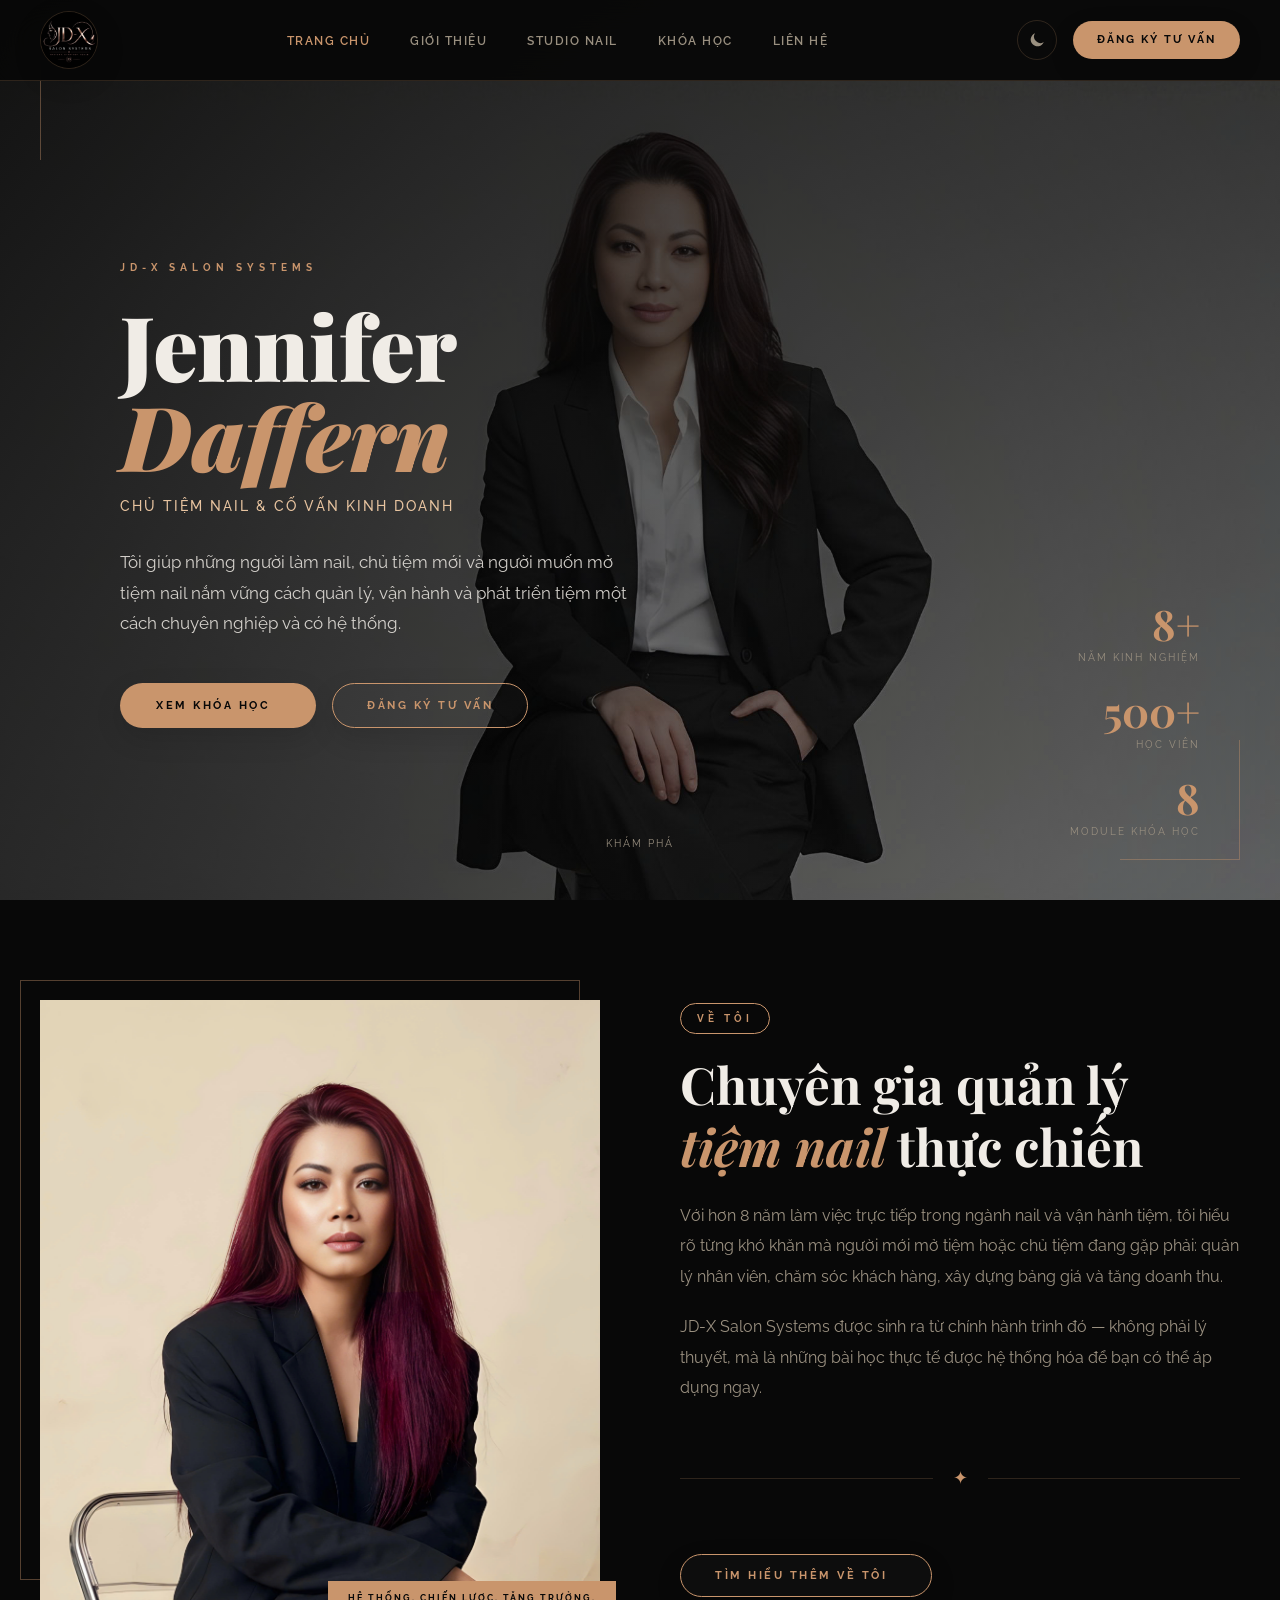
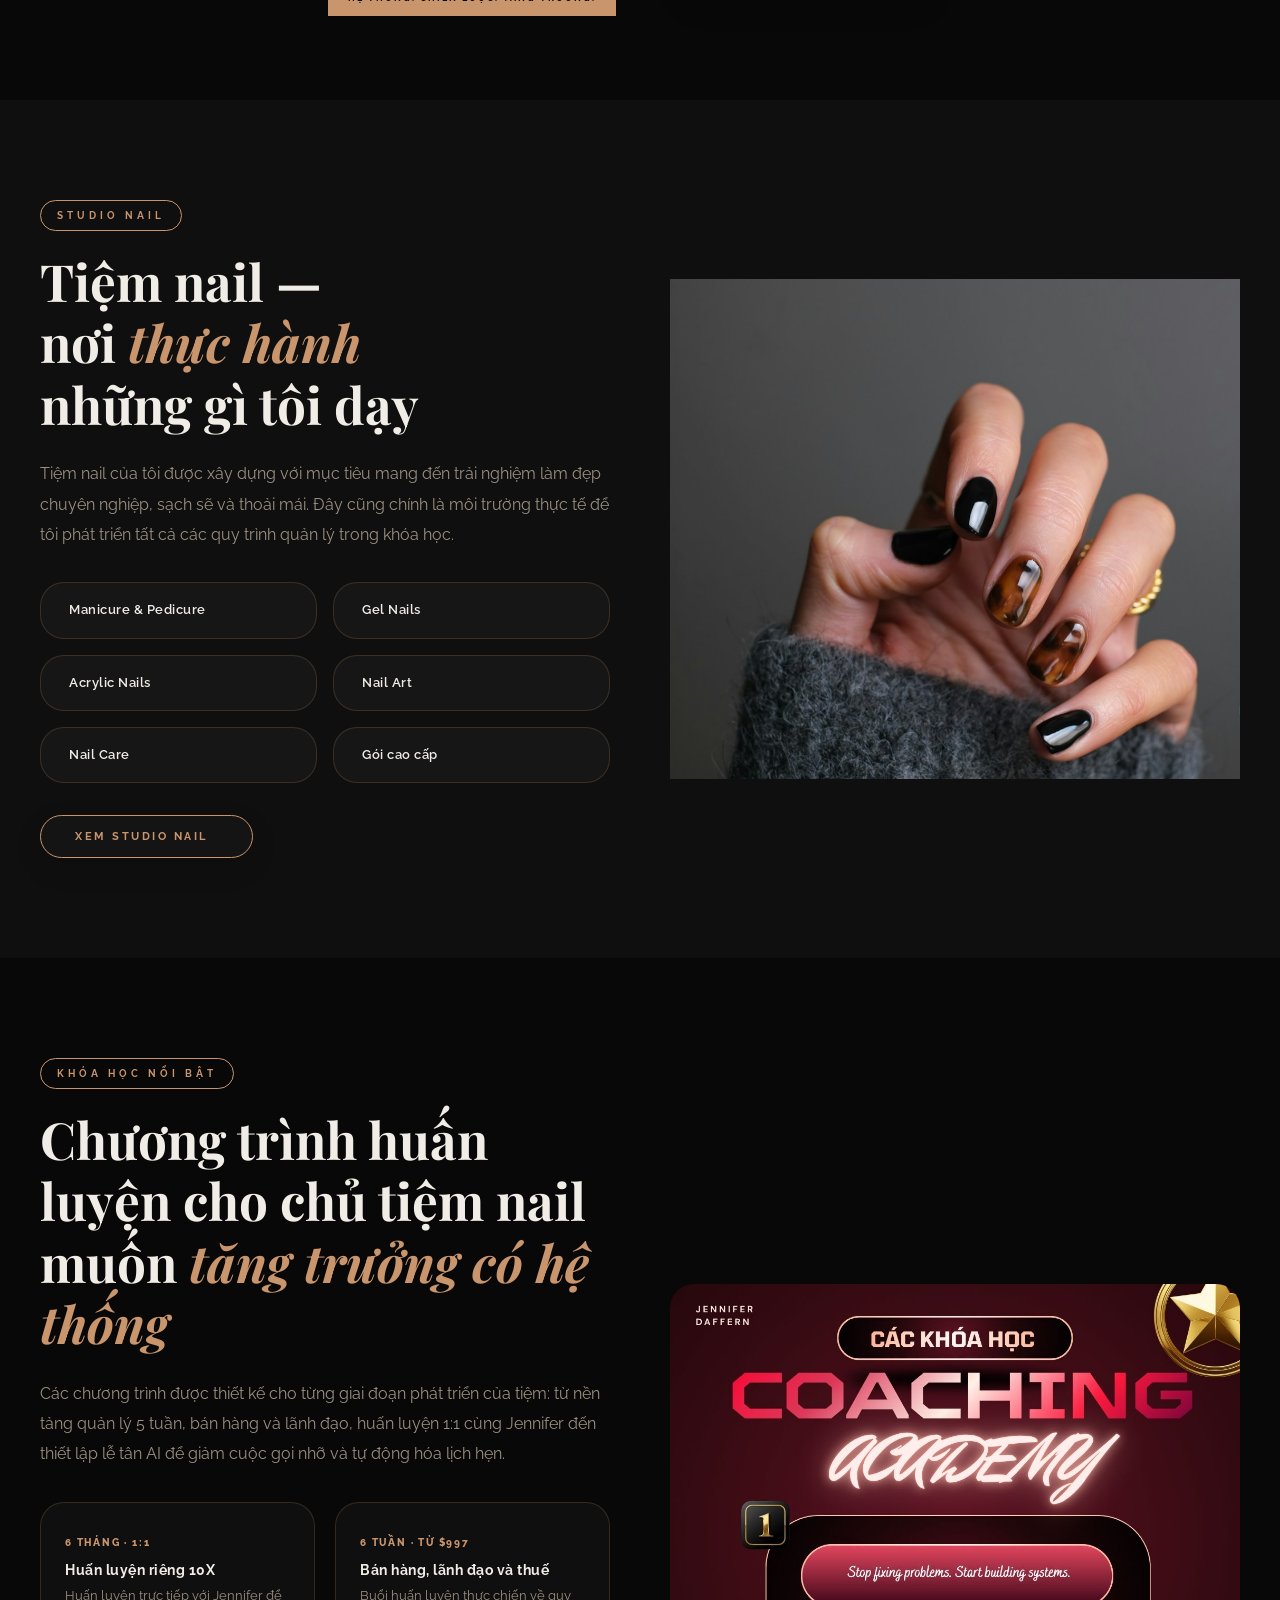
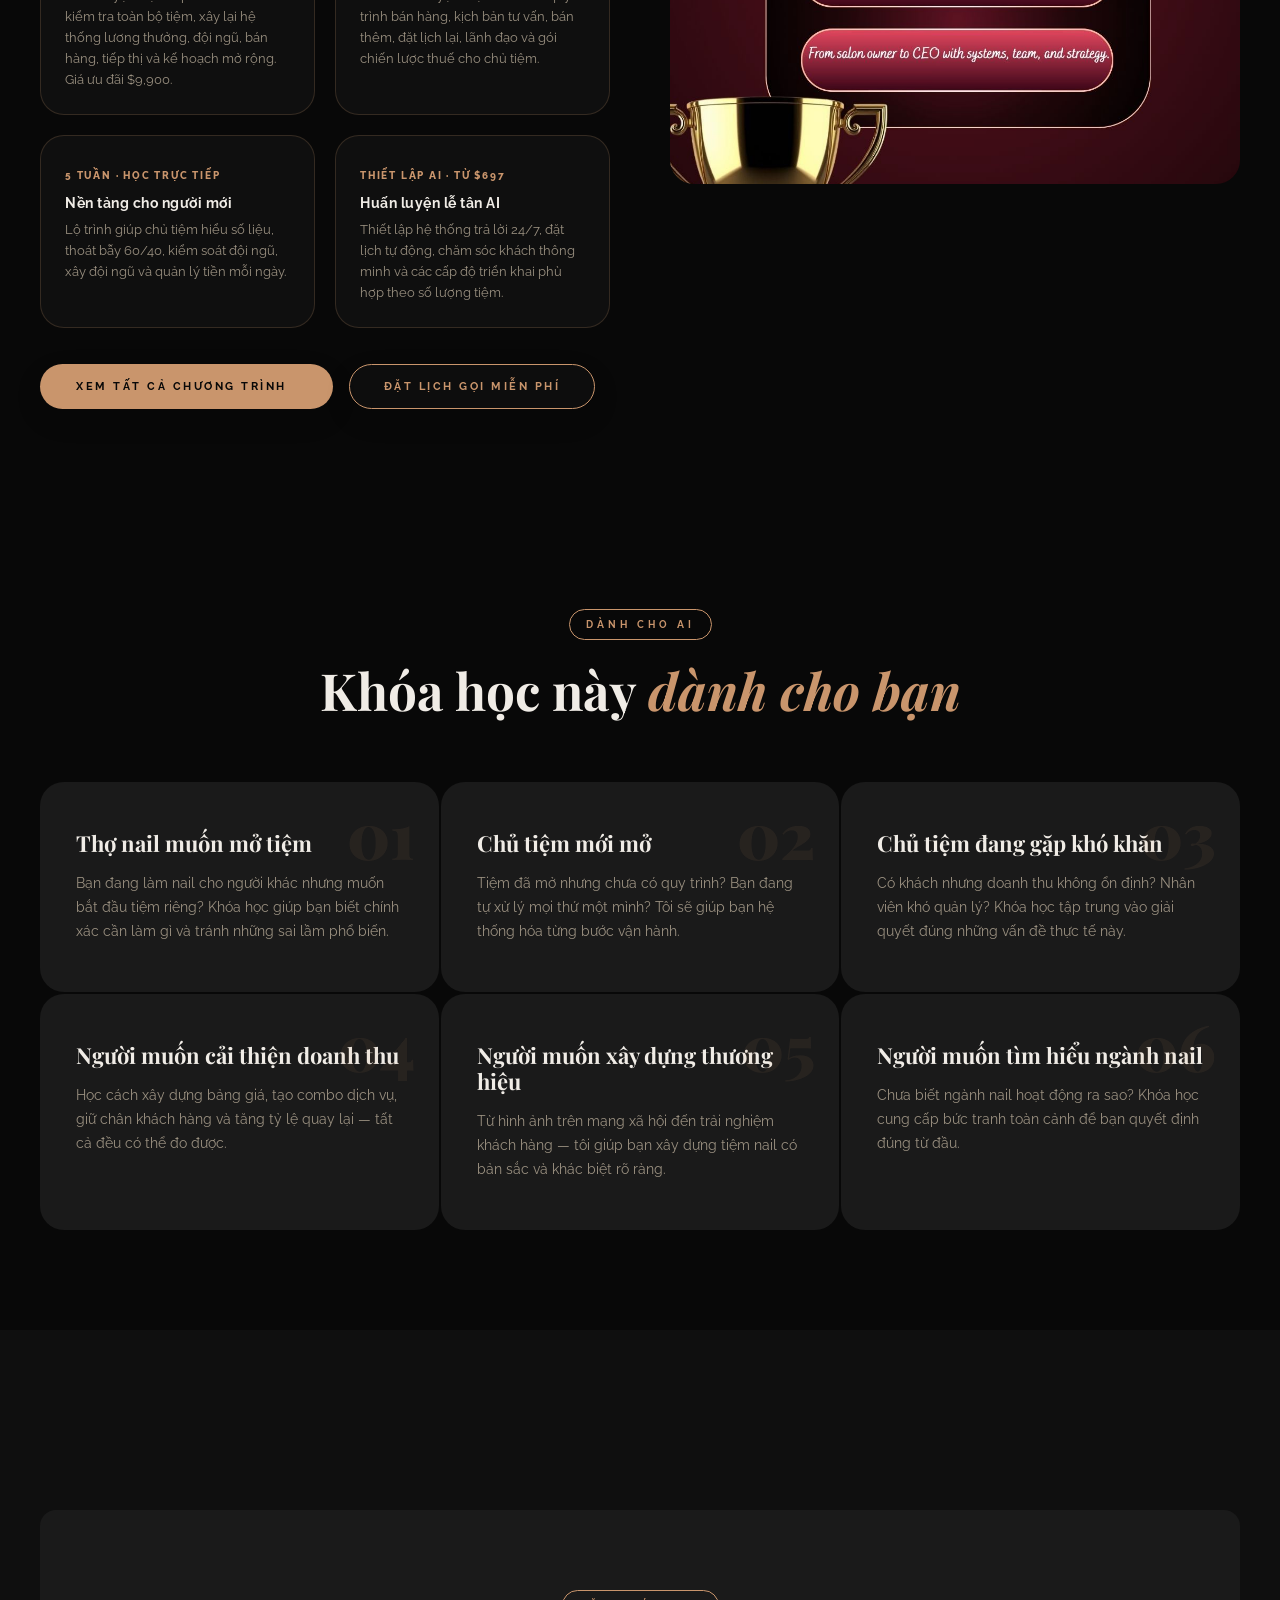
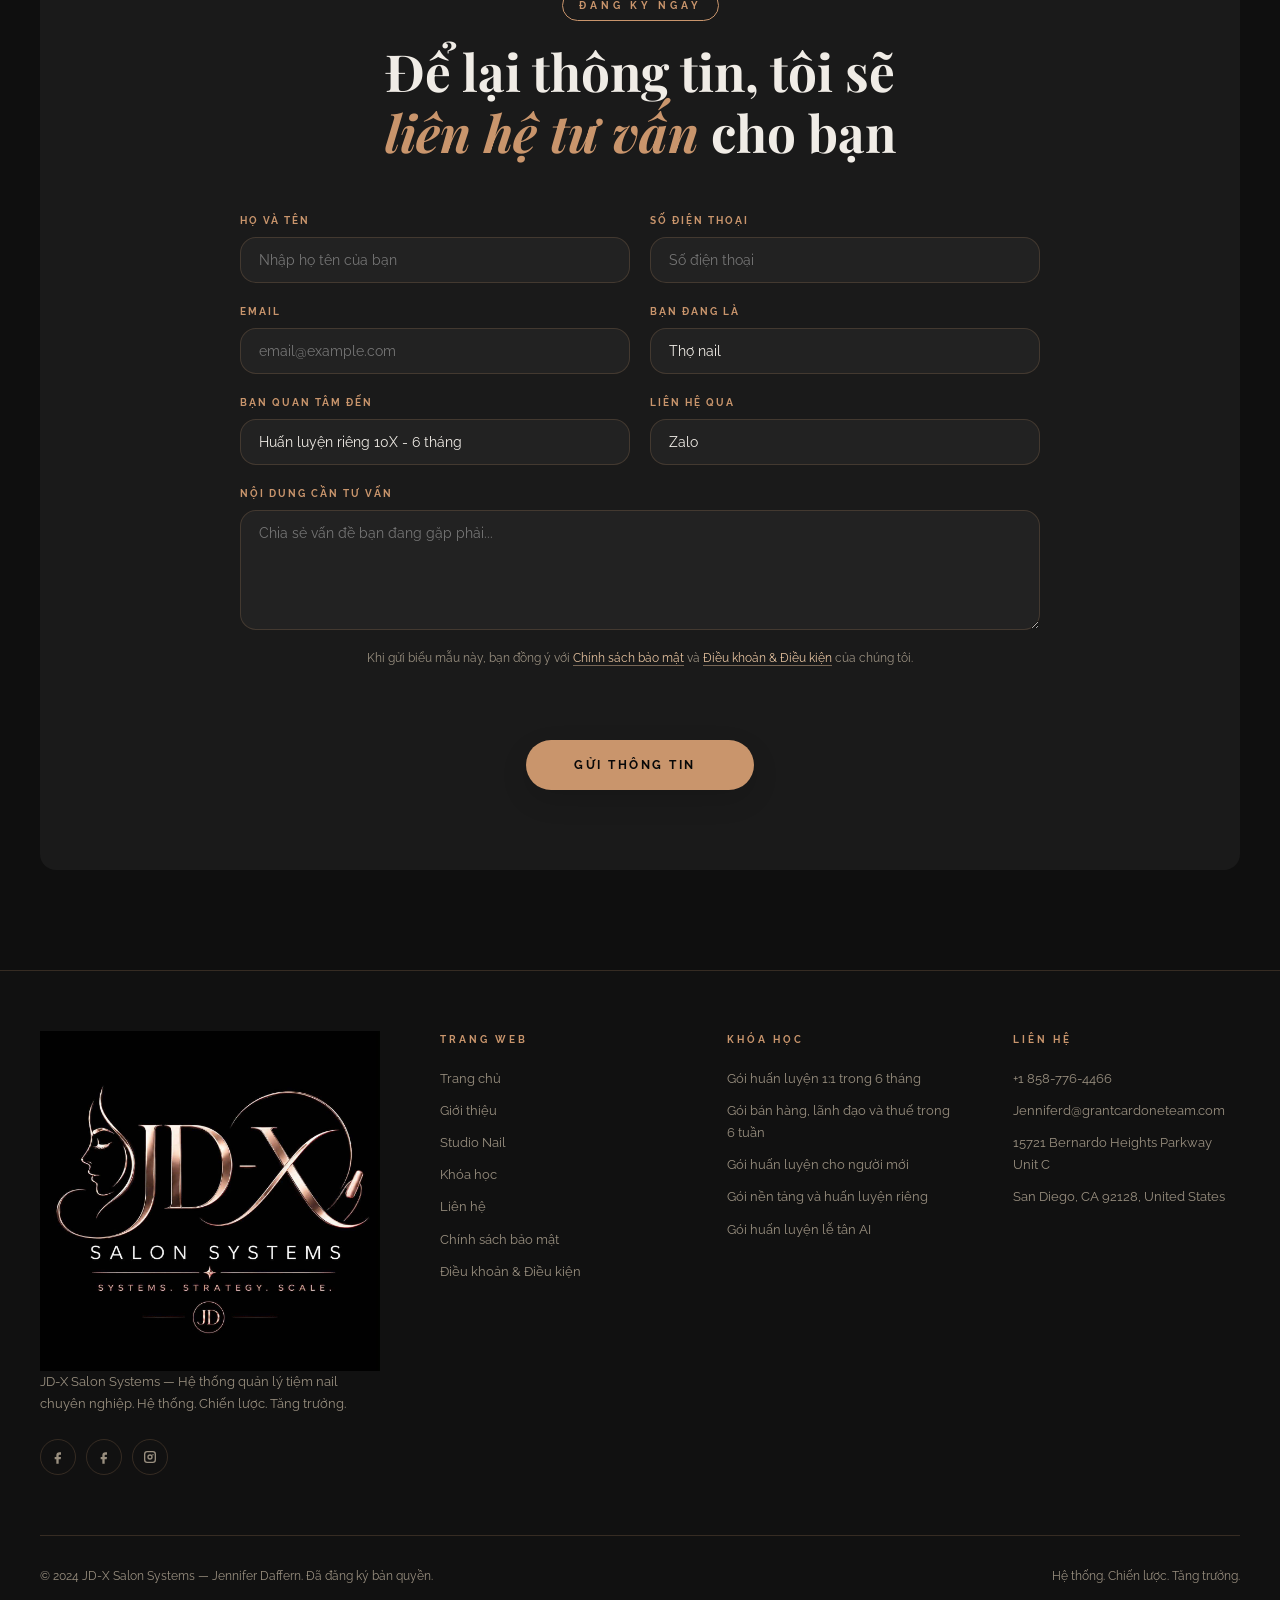
==== commit e5a990db: "Update site legal pages and contact details" ====
--- a/index.html
+++ b/index.html
@@ -28,7 +28,7 @@
     <ul class="nav-links" id="navLinks">
       <li><a href="index.html" class="active" id="nav-home">Trang chủ</a></li>
       <li><a href="about.html" id="nav-about">Giới thiệu</a></li>
-      <li><a href="studio.html" id="nav-studio">Nail Studio</a></li>
+      <li><a href="studio.html" id="nav-studio">Studio Nail</a></li>
       <li><a href="courses.html" id="nav-courses">Khóa học</a></li>
       <li><a href="contact.html" id="nav-contact">Liên hệ</a></li>
     </ul>
@@ -58,7 +58,7 @@
     <div class="hero-content">
       <span class="hero-eyebrow">JD-X Salon Systems</span>
       <h1>Jennifer<br><em>Daffern</em></h1>
-      <div class="hero-subtitle">Nail Salon Owner & Business Mentor</div>
+      <div class="hero-subtitle">Chủ tiệm nail & Cố vấn kinh doanh</div>
       <p class="hero-desc">Tôi giúp những người làm nail, chủ tiệm mới và người muốn mở tiệm nail nắm vững cách quản lý, vận hành và phát triển tiệm một cách chuyên nghiệp và có hệ thống.</p>
       <div class="hero-btns">
         <button class="btn-primary" onclick="showPage('courses')">Xem khóa học <i class="fas fa-arrow-right"></i></button>
@@ -107,7 +107,7 @@
     <div class="inner">
       <div class="salon-grid">
         <div>
-          <span class="section-label">Nail Studio</span>
+          <span class="section-label">Studio Nail</span>
           <h2 class="section-title">Tiệm nail —<br>nơi <em>thực hành</em><br>những gì tôi dạy</h2>
           <p class="section-text">Tiệm nail của tôi được xây dựng với mục tiêu mang đến trải nghiệm làm đẹp chuyên nghiệp, sạch sẽ và thoải mái. Đây cũng chính là môi trường thực tế để tôi phát triển tất cả các quy trình quản lý trong khóa học.</p>
           <div class="services-list">
@@ -116,14 +116,14 @@
             <div class="service-item"><i class="fas fa-gem"></i> Acrylic Nails</div>
             <div class="service-item"><i class="fas fa-paint-brush"></i> Nail Art</div>
             <div class="service-item"><i class="fas fa-heart"></i> Nail Care</div>
-            <div class="service-item"><i class="fas fa-crown"></i> Premium Package</div>
+            <div class="service-item"><i class="fas fa-crown"></i> Gói cao cấp</div>
           </div>
           <div style="margin-top:32px">
-            <button class="btn-outline" onclick="showPage('studio')">Xem Nail Studio <i class="fas fa-arrow-right"></i></button>
+            <button class="btn-outline" onclick="showPage('studio')">Xem Studio Nail <i class="fas fa-arrow-right"></i></button>
           </div>
         </div>
         <div>
-          <img src="assets/images/nail-studio-1.jpg" alt="Nail Studio" style="width:100%;height:500px;object-fit:cover;">
+          <img src="assets/images/nail-studio-1.jpg" alt="Studio Nail" style="width:100%;height:500px;object-fit:cover;">
         </div>
       </div>
     </div>
@@ -134,37 +134,37 @@
     <div class="course-feature">
       <div>
         <span class="section-label">Khóa học nổi bật</span>
-        <h2 class="section-title">Coaching programs cho chủ tiệm nail muốn <em>scale có hệ thống</em></h2>
-        <p class="section-text">Các chương trình được thiết kế cho từng giai đoạn phát triển của tiệm: từ nền tảng quản lý 5 tuần, sales & leadership, coaching 1:1 cùng Jennifer đến setup AI Receptionist để giảm missed calls và tự động hóa lịch hẹn.</p>
+        <h2 class="section-title">Chương trình huấn luyện cho chủ tiệm nail muốn <em>tăng trưởng có hệ thống</em></h2>
+        <p class="section-text">Các chương trình được thiết kế cho từng giai đoạn phát triển của tiệm: từ nền tảng quản lý 5 tuần, bán hàng và lãnh đạo, huấn luyện 1:1 cùng Jennifer đến thiết lập lễ tân AI để giảm cuộc gọi nhỡ và tự động hóa lịch hẹn.</p>
         <div class="why-list featured-program-list">
           <div class="why-item">
             <span class="why-kicker">6 tháng · 1:1</span>
-            <h4>Private 10X Coaching</h4>
-            <p>Coaching trực tiếp với Jennifer để audit tiệm, xây lại hệ thống lương thưởng, đội ngũ, sales, marketing và kế hoạch mở rộng. Sale $9,900.</p>
+            <h4>Huấn luyện riêng 10X</h4>
+            <p>Huấn luyện trực tiếp với Jennifer để kiểm tra toàn bộ tiệm, xây lại hệ thống lương thưởng, đội ngũ, bán hàng, tiếp thị và kế hoạch mở rộng. Giá ưu đãi $9,900.</p>
           </div>
           <div class="why-item">
             <span class="why-kicker">6 tuần · từ $997</span>
-            <h4>Sales & Leadership + Tax</h4>
-            <p>Workshop thực chiến về quy trình sales, script, upsell, rebook, leadership và option Tax Strategy Bundle cho chủ tiệm.</p>
+            <h4>Bán hàng, lãnh đạo và thuế</h4>
+            <p>Buổi huấn luyện thực chiến về quy trình bán hàng, kịch bản tư vấn, bán thêm, đặt lịch lại, lãnh đạo và gói chiến lược thuế cho chủ tiệm.</p>
           </div>
           <div class="why-item">
-            <span class="why-kicker">5 tuần · live training</span>
-            <h4>Beginner / Foundations</h4>
-            <p>Lộ trình giúp chủ tiệm hiểu số liệu, thoát bẫy 60/40, kiểm soát team, xây đội ngũ và quản lý tiền mỗi ngày.</p>
+            <span class="why-kicker">5 tuần · học trực tiếp</span>
+            <h4>Nền tảng cho người mới</h4>
+            <p>Lộ trình giúp chủ tiệm hiểu số liệu, thoát bẫy 60/40, kiểm soát đội ngũ, xây đội ngũ và quản lý tiền mỗi ngày.</p>
           </div>
           <div class="why-item">
-            <span class="why-kicker">AI setup · từ $697</span>
-            <h4>AI Receptionist Coaching</h4>
-            <p>Setup hệ thống trả lời 24/7, auto-booking, follow-up thông minh và các level triển khai phù hợp theo số lượng tiệm.</p>
+            <span class="why-kicker">Thiết lập AI · từ $697</span>
+            <h4>Huấn luyện lễ tân AI</h4>
+            <p>Thiết lập hệ thống trả lời 24/7, đặt lịch tự động, chăm sóc khách thông minh và các cấp độ triển khai phù hợp theo số lượng tiệm.</p>
           </div>
         </div>
         <div style="margin-top:36px;display:flex;gap:16px;flex-wrap:wrap;">
           <button class="btn-primary" onclick="showPage('courses')">Xem tất cả chương trình <i class="fas fa-arrow-right"></i></button>
-          <button class="btn-outline" onclick="showPage('contact')">Book a free call</button>
+          <button class="btn-outline" onclick="showPage('contact')">Đặt lịch gọi miễn phí</button>
         </div>
       </div>
       <div class="course-feature-image">
-        <img src="assets/images/embedded-nail-4.jpg" alt="AI Receptionist Coaching cho tiệm nail">
+        <img src="assets/images/embedded-nail-4.jpg" alt="Huấn luyện lễ tân AI cho tiệm nail">
       </div>
     </div>
   </section>
@@ -239,19 +239,19 @@
             <div class="form-group">
               <label>Bạn quan tâm đến</label>
               <select name="courseInterested">
-                <option>Private 10X Coaching - 6 Months</option>
-                <option>Sales & Leadership Workshop - $997</option>
-                <option>Sales & Leadership + Tax Bundle - $1,497</option>
-                <option>Beginner Coaching - 5 Weeks</option>
-                <option>Foundations + Private Coaching - $997</option>
-                <option>Elite Private Coaching - $1,497</option>
-                <option>AI Receptionist Level 1 - Collaboration - $697</option>
-                <option>AI Receptionist Level 2 - Acceleration - $1,497</option>
-                <option>AI Receptionist Level 3 - Done-For-You - $2,997</option>
-                <option>AI Receptionist Combo 2 Salons - $4,997</option>
-                <option>AI Receptionist Combo 3 Salons - $6,997</option>
-                <option>AI Receptionist Monthly Management</option>
-                <option>Not sure yet</option>
+                <option>Huấn luyện riêng 10X - 6 tháng</option>
+                <option>Buổi học bán hàng và lãnh đạo - $997</option>
+                <option>Gói bán hàng, lãnh đạo và thuế - $1,497</option>
+                <option>Huấn luyện cho người mới - 5 tuần</option>
+                <option>Nền tảng + huấn luyện riêng - $997</option>
+                <option>Huấn luyện riêng nâng cao - $1,497</option>
+                <option>Lễ tân AI cấp độ 1 - cùng triển khai - $697</option>
+                <option>Lễ tân AI cấp độ 2 - triển khai nhanh - $1,497</option>
+                <option>Lễ tân AI cấp độ 3 - làm trọn gói - $2,997</option>
+                <option>Combo lễ tân AI cho 2 tiệm - $4,997</option>
+                <option>Combo lễ tân AI cho 3 tiệm - $6,997</option>
+                <option>Quản lý lễ tân AI hằng tháng</option>
+                <option>Chưa chắc chương trình nào phù hợp</option>
               </select>
             </div>
             <div class="form-group">
@@ -261,7 +261,7 @@
                 <option>WhatsApp</option>
                 <option>Messenger</option>
                 <option>Email</option>
-                <option>Phone</option>
+                <option>Điện thoại</option>
               </select>
             </div>
             <div class="form-group full">
@@ -273,6 +273,11 @@
               <input type="text" name="website" autocomplete="off" tabindex="-1">
             </div>
           </div>
+          <p class="form-consent">
+            Khi gửi biểu mẫu này, bạn đồng ý với
+            <a href="privacy-policy.html">Chính sách bảo mật</a> và
+            <a href="terms-conditions.html">Điều khoản &amp; Điều kiện</a> của chúng tôi.
+          </p>
           <div class="form-status" aria-live="polite"></div>
           <div style="text-align:center;margin-top:32px">
             <button type="submit" class="btn-primary" style="font-size:12px;padding:18px 48px">
@@ -291,7 +296,7 @@
   <div class="footer-inner">
     <div>
       <img src="assets/images/embedded-nail-2.jpg" alt="JD-X Salon Systems">
-      <p class="footer-tagline">JD-X Salon Systems — Hệ thống quản lý tiệm nail chuyên nghiệp. Systems. Strategy. Scale.</p>
+      <p class="footer-tagline">JD-X Salon Systems — Hệ thống quản lý tiệm nail chuyên nghiệp. Hệ thống. Chiến lược. Tăng trưởng.</p>
       <div class="footer-socials" aria-label="Liên kết mạng xã hội">
         <a class="footer-social" href="https://www.facebook.com/jeni.monkelien?mibextid=wwXIfr&mibextid=wwXIfr" target="_blank" rel="noopener noreferrer" aria-label="Facebook cá nhân">
           <svg viewBox="0 0 24 24" aria-hidden="true">
@@ -315,34 +320,36 @@
       <ul>
         <li><a href="index.html">Trang chủ</a></li>
         <li><a href="about.html">Giới thiệu</a></li>
-        <li><a href="studio.html">Nail Studio</a></li>
+        <li><a href="studio.html">Studio Nail</a></li>
         <li><a href="courses.html">Khóa học</a></li>
         <li><a href="contact.html">Liên hệ</a></li>
+        <li><a href="privacy-policy.html">Chính sách bảo mật</a></li>
+        <li><a href="terms-conditions.html">Điều khoản &amp; Điều kiện</a></li>
       </ul>
     </div>
     <div class="footer-col">
       <h5>Khóa học</h5>
       <ul>
-        <li>Gói 6 tháng Coaching 1:1 </li>
-        <li>Gói Sale & Leadership + Tax Coaching 6 weeks</li>
-        <li>Gói Beginner Coaching</li>
-        <li>Gói Foundations & Private Coaching</li>
-        <li>Gói AI Receptionist Coaching</li>
+        <li>Gói huấn luyện 1:1 trong 6 tháng</li>
+        <li>Gói bán hàng, lãnh đạo và thuế trong 6 tuần</li>
+        <li>Gói huấn luyện cho người mới</li>
+        <li>Gói nền tảng và huấn luyện riêng</li>
+        <li>Gói huấn luyện lễ tân AI</li>
       </ul>
     </div>
     <div class="footer-col">
       <h5>Liên hệ</h5>
       <ul>
-        <li>0901 234 567</li>
-        <li>jennifer@jdxsalonsystems.com</li>
-        <li>123 Đường Lê Lợi, Q.1</li>
-        <li>TP. Hồ Chí Minh</li>
+        <li>+1 858-776-4466</li>
+        <li>Jenniferd@grantcardoneteam.com</li>
+        <li>15721 Bernardo Heights Parkway Unit C</li>
+        <li>San Diego, CA 92128, United States</li>
       </ul>
     </div>
   </div>
   <div class="footer-bottom">
-    <span>© 2024 JD-X Salon Systems — Jennifer Daffern. All rights reserved.</span>
-    <span>Systems. Strategy. Scale.</span>
+    <span>© 2024 JD-X Salon Systems — Jennifer Daffern. Đã đăng ký bản quyền.</span>
+    <span>Hệ thống. Chiến lược. Tăng trưởng.</span>
   </div>
 </footer>
 
--- a/css/style.css
+++ b/css/style.css
@@ -503,7 +503,7 @@
 }
 
 .intro-image-wrap::after {
-  content: 'SYSTEMS. STRATEGY. SCALE.';
+  content: 'HỆ THỐNG. CHIẾN LƯỢC. TĂNG TRƯỞNG.';
   position: absolute;
   bottom: -16px;
   right: -16px;
@@ -756,6 +756,24 @@
 .form-status.success { color: var(--rose-gold-light); }
 .form-status.error { color: #ff8d8d; }
 
+.form-consent {
+  margin-top: 18px;
+  color: var(--text-muted);
+  font-size: 12px;
+  line-height: 1.7;
+  text-align: center;
+}
+
+.form-consent a {
+  color: var(--rose-gold-light);
+  border-bottom: 1px solid rgba(232,196,160,0.45);
+}
+
+.form-consent a:hover {
+  color: var(--text);
+  border-bottom-color: currentColor;
+}
+
 /* =========================================
    ABOUT PAGE
 ========================================= */
@@ -1325,6 +1343,68 @@
   align-items: center;
   font-size: 12px;
   color: var(--text-muted);
+}
+
+.footer-legal {
+  display: flex;
+  gap: 18px;
+  flex-wrap: wrap;
+}
+
+.footer-legal a:hover { color: var(--text); }
+
+/* =========================================
+   LEGAL PAGES
+========================================= */
+.legal-page {
+  padding-top: 110px;
+}
+
+.legal-hero {
+  max-width: 980px;
+  margin: 0 auto;
+  padding: 70px 40px 36px;
+}
+
+.legal-hero h1 {
+  font-size: clamp(42px, 6vw, 78px);
+  margin-top: 10px;
+}
+
+.legal-updated {
+  color: var(--text-muted);
+  font-size: 13px;
+  margin-top: 18px;
+}
+
+.legal-content {
+  max-width: 980px;
+  margin: 0 auto 90px;
+  padding: 0 40px;
+}
+
+.legal-section {
+  border-top: 1px solid var(--border);
+  padding: 34px 0;
+}
+
+.legal-section h2 {
+  color: var(--rose-gold-light);
+  font-size: 28px;
+  margin-bottom: 14px;
+}
+
+.legal-section p,
+.legal-section li {
+  color: var(--text-muted);
+  font-size: 15px;
+  line-height: 1.8;
+}
+
+.legal-section ul {
+  padding-left: 20px;
+  display: grid;
+  gap: 8px;
 }
 
 /* =========================================
@@ -1406,6 +1486,8 @@
   .why-list { grid-template-columns: 1fr; }
   .services-list { grid-template-columns: 1fr; }
   .footer-inner { grid-template-columns: 1fr; }
+  .footer-bottom { flex-direction: column; align-items: flex-start; gap: 10px; }
+  .legal-hero, .legal-content { padding-left: 20px; padding-right: 20px; }
   .studio-gallery { grid-template-columns: 1fr; }
   .who-grid { grid-template-columns: 1fr; }
   .home-form { padding: 40px 20px; }
